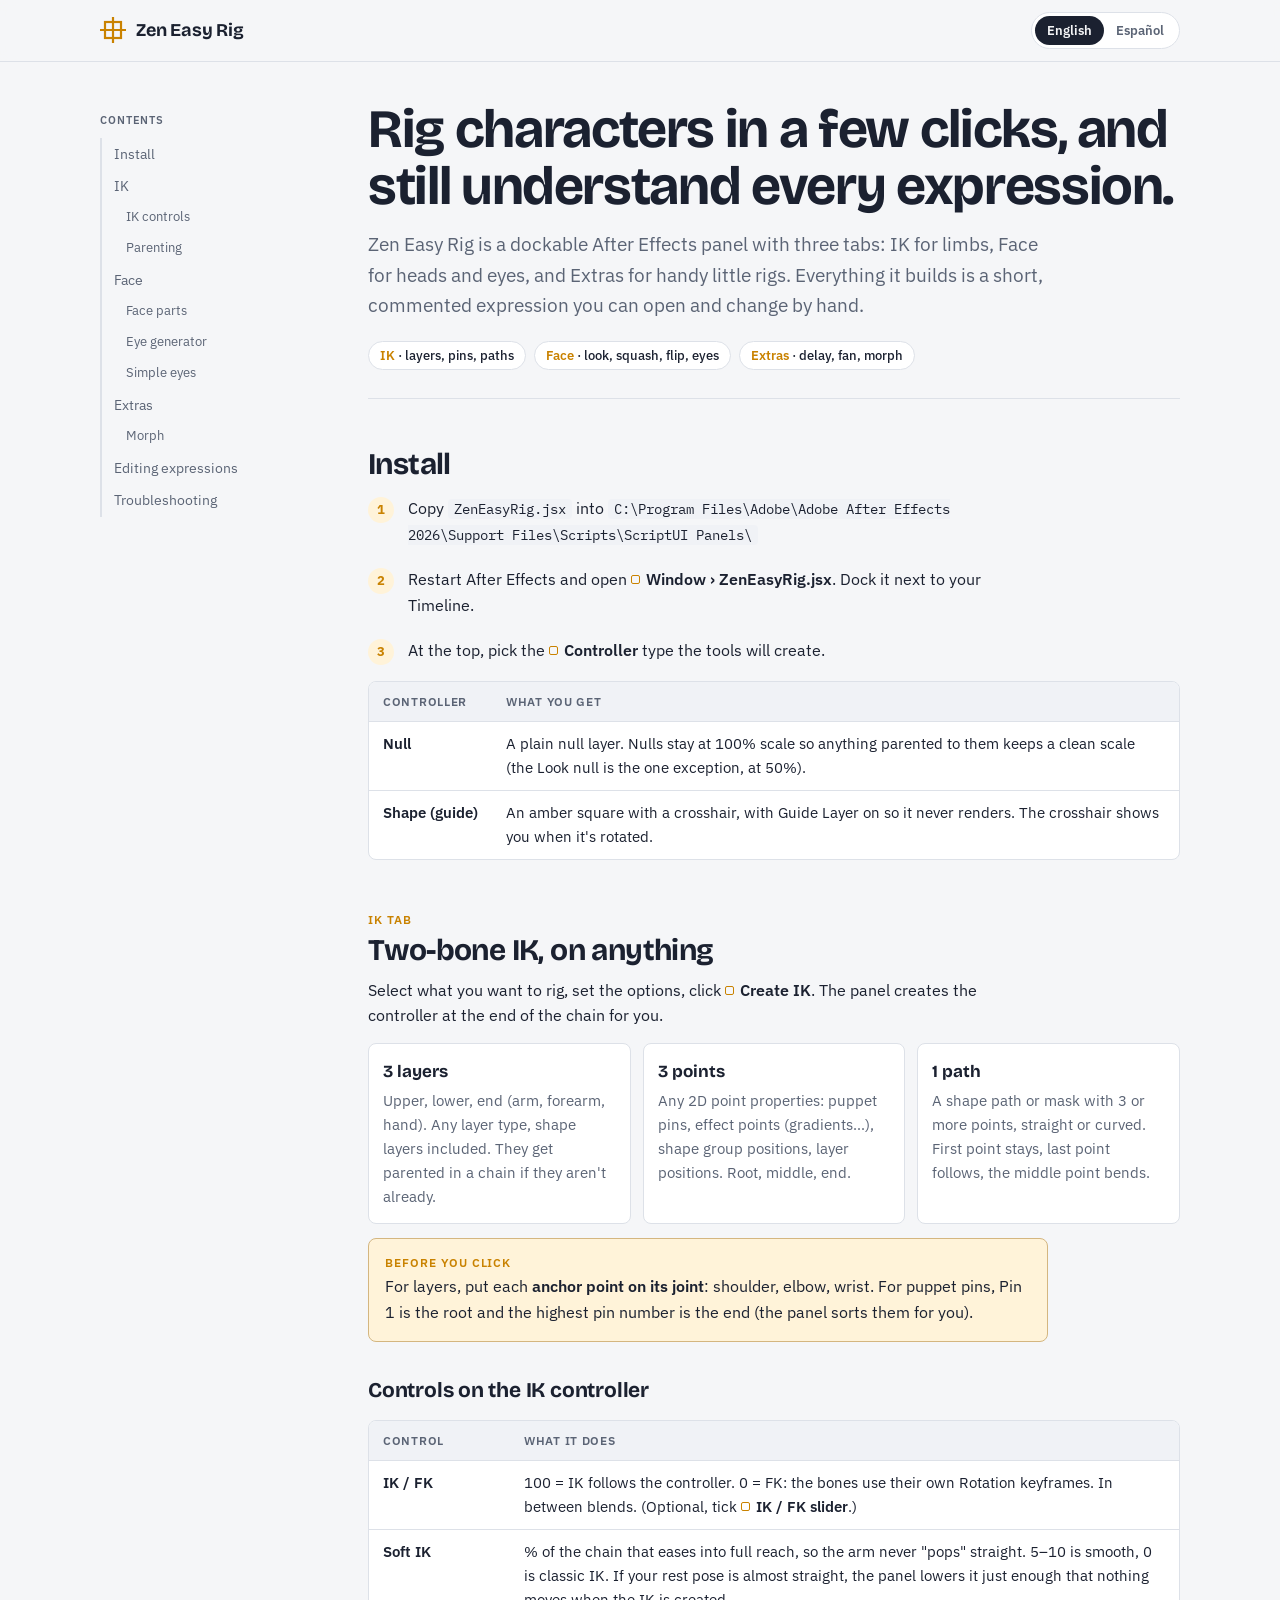
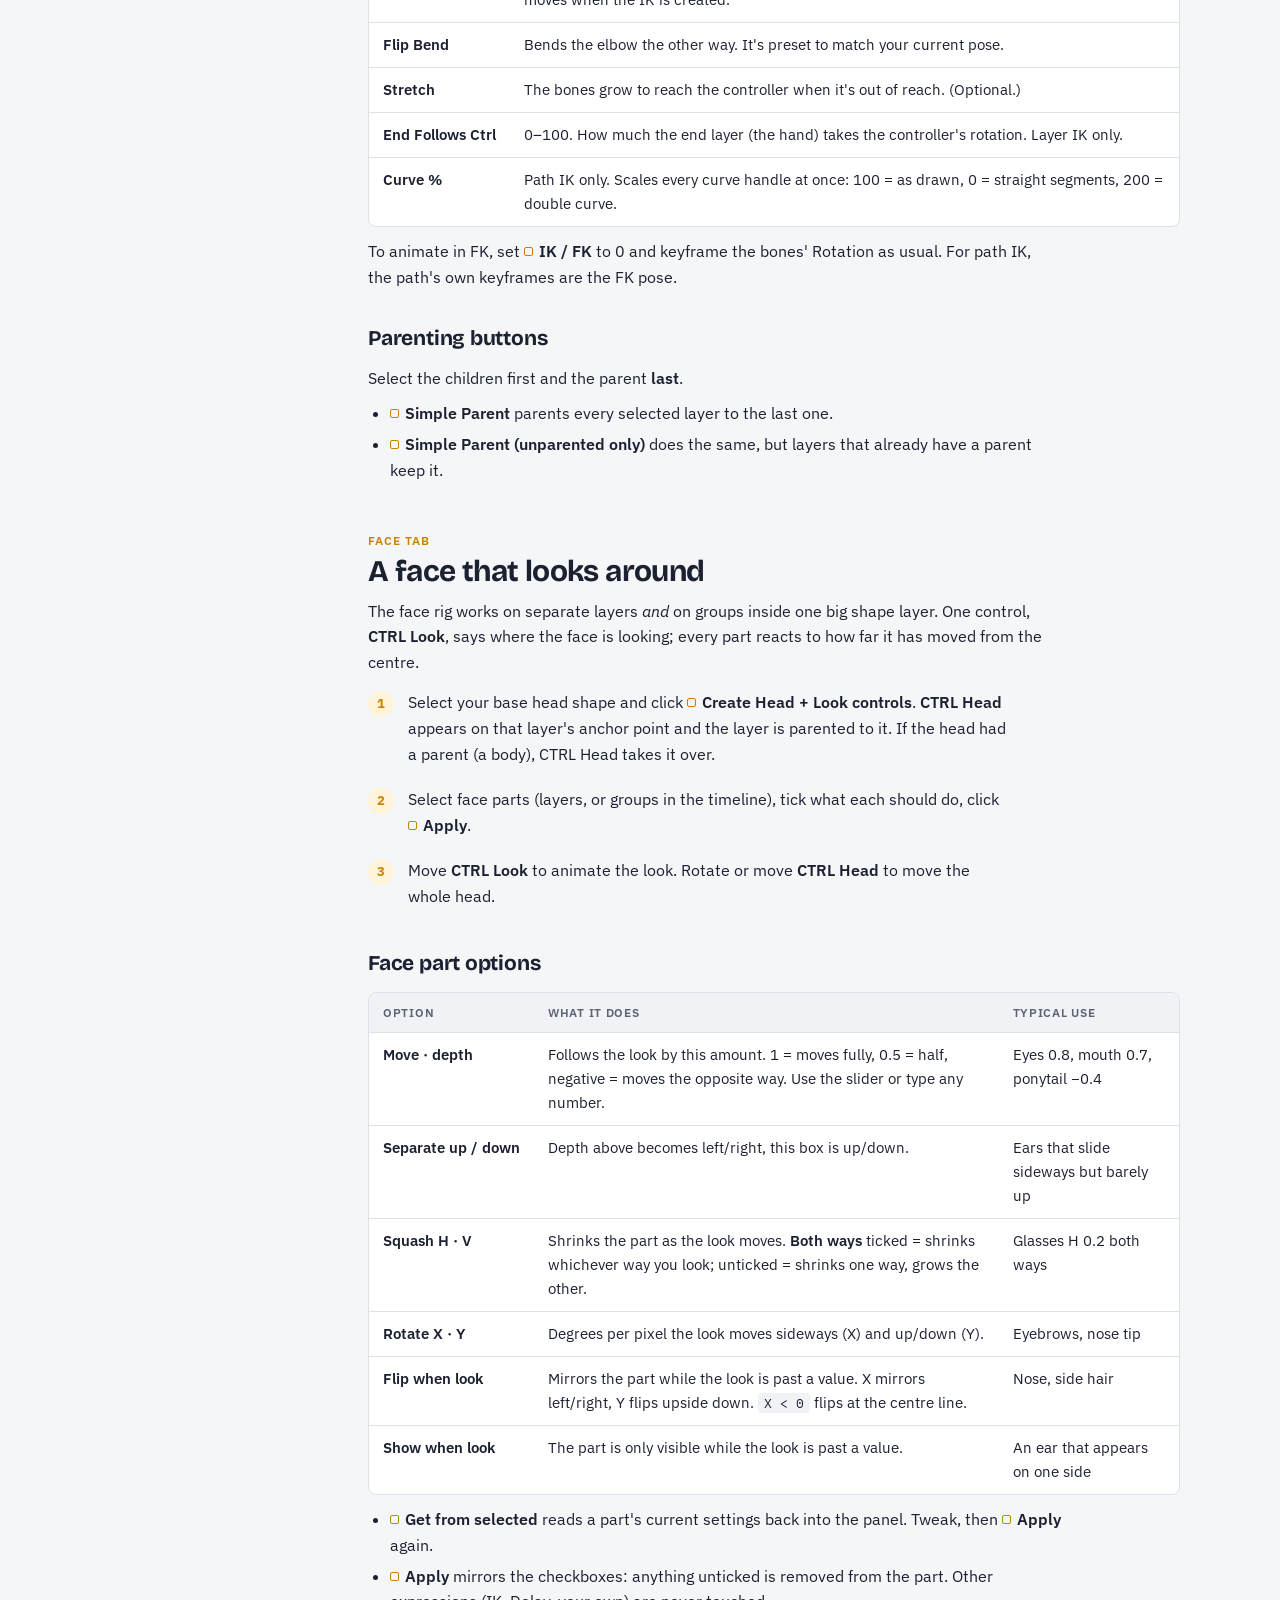
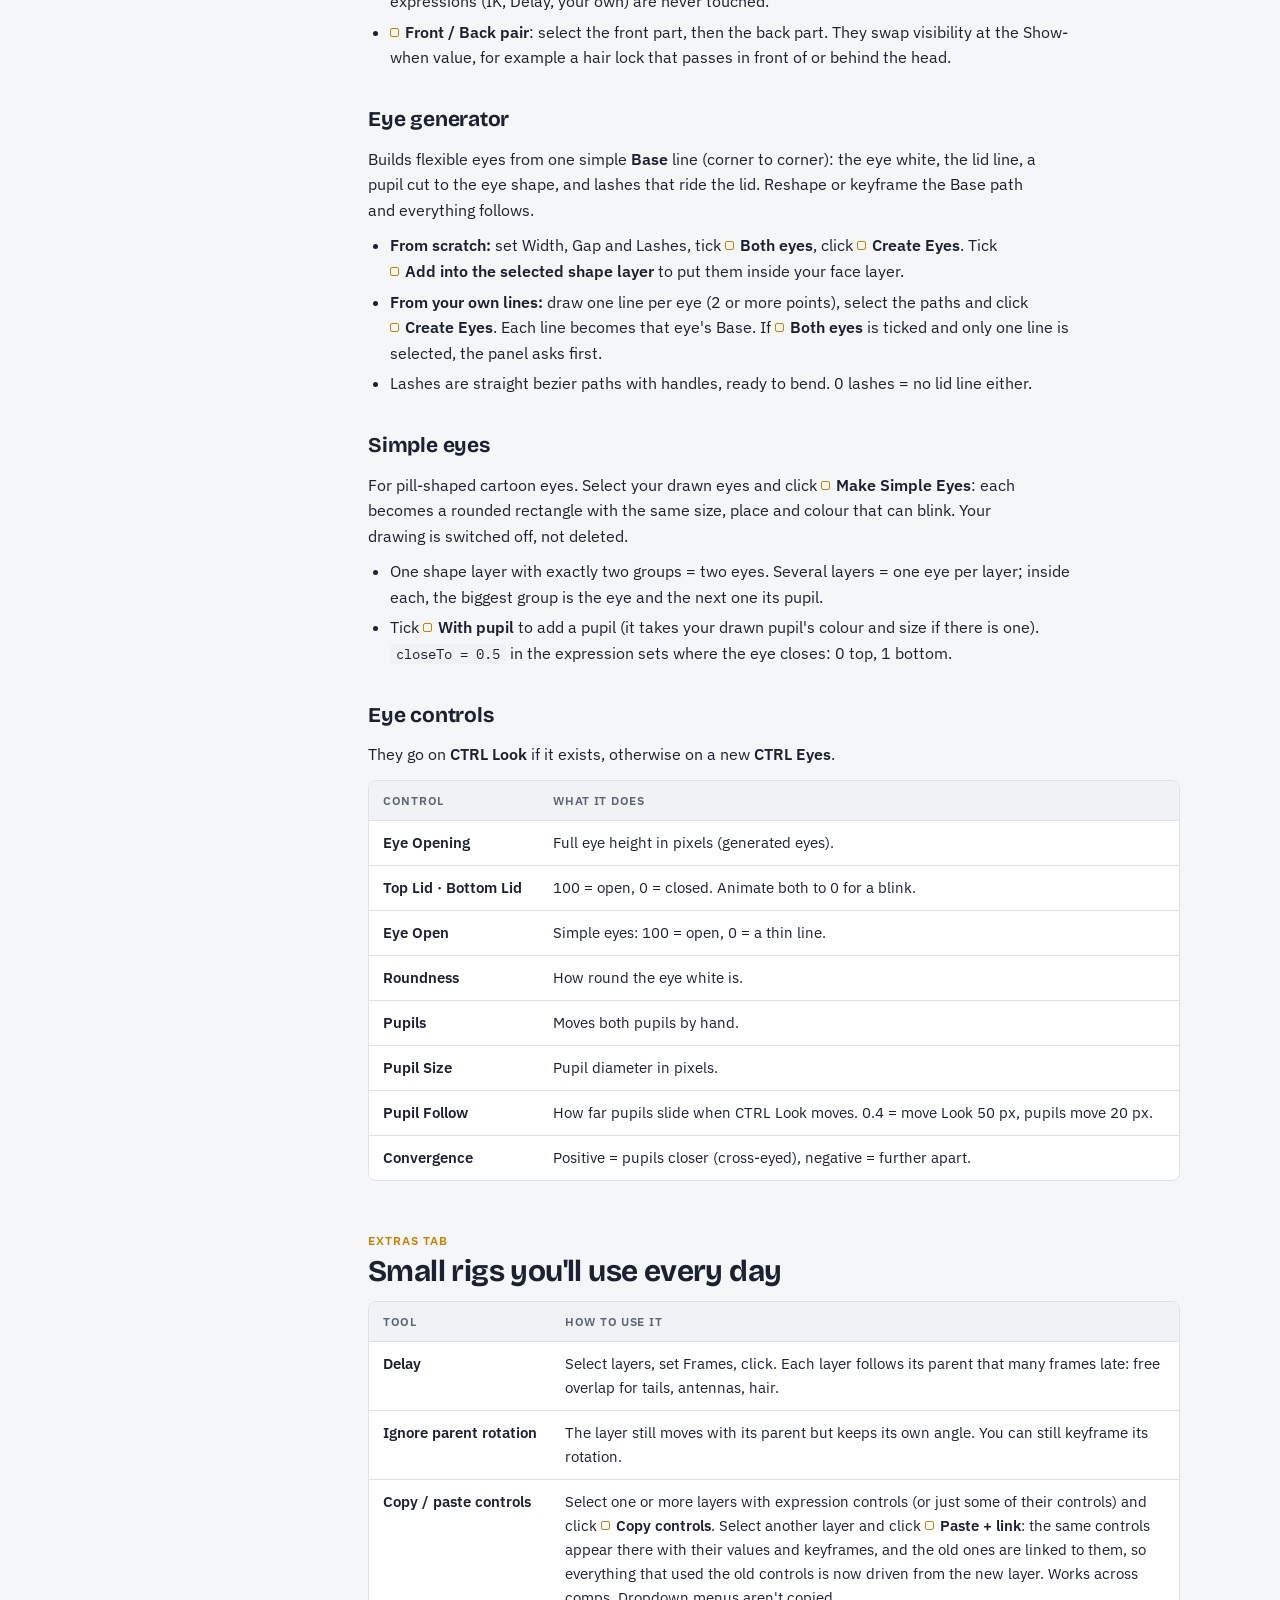
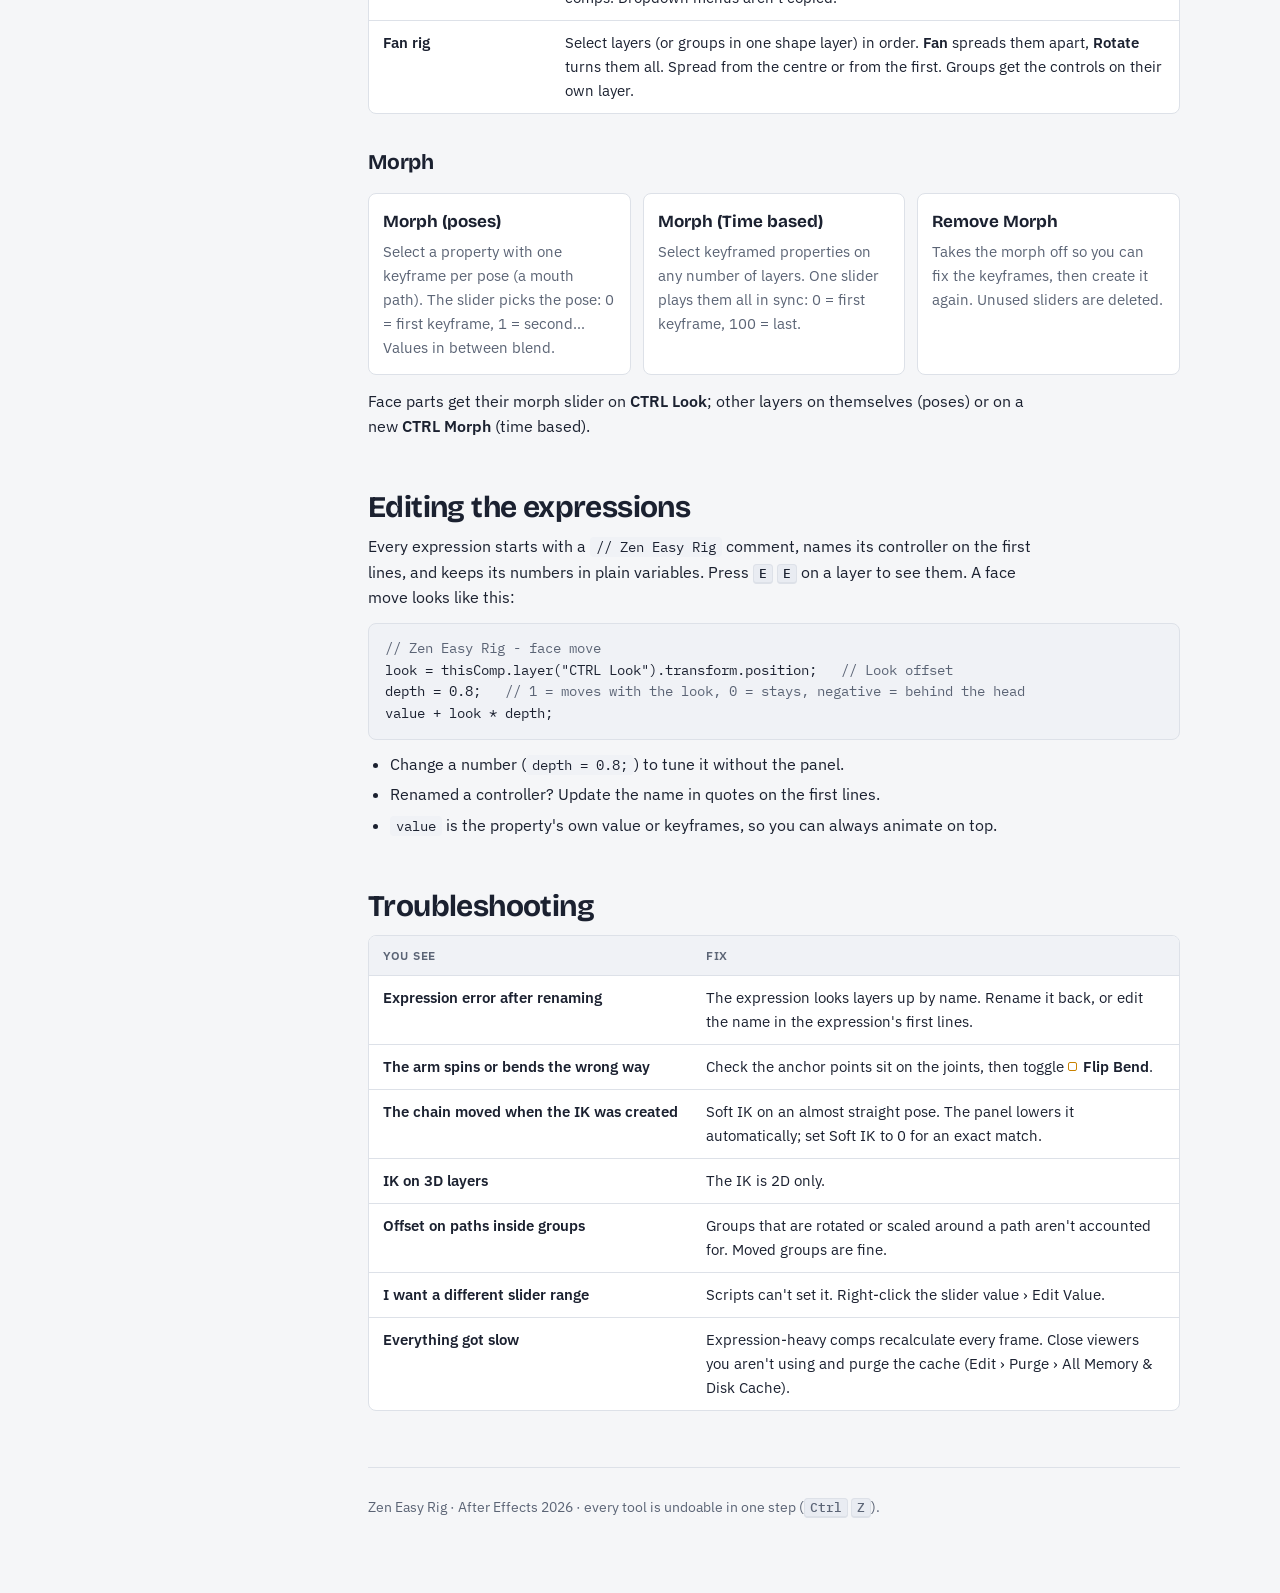
==== scripts-gallery/tools/zen-easy-rig/guide.html @ d3070e91 "Añadir la guía de Zen Easy Rig y enlazarla desde la ficha - guide.html propio de la herramienta, cop" ====
<!doctype html><html><head><meta charset=utf8><meta name=viewport content="width=device-width,initial-scale=1,viewport-fit=cover"><style>:root{color-scheme:light;box-sizing:border-box;padding-top:env(safe-area-inset-top,0px);padding-bottom:env(safe-area-inset-bottom,0px)}html{scroll-padding-top:env(safe-area-inset-top,0px)}body{margin:0;padding:0;font:14px -apple-system,BlinkMacSystemFont,sans-serif;background:#fff;color:#000}img{max-width:100%}[hidden]:not([hidden=until-found i]){display:none!important}</style></head><body>
<title>Zen Easy Rig Guide</title>
<link rel="preconnect" href="https://fonts.googleapis.com">
<link rel="stylesheet" href="https://fonts.googleapis.com/css2?family=Bricolage+Grotesque:opsz,wght@12..96,500;12..96,700&family=IBM+Plex+Sans:wght@400;500;600&family=IBM+Plex+Mono:wght@400;500&display=swap">
<style>
/* Layout: a rigger's field manual. Sticky section index on the left, one reading column, amber = the controller colour used in the panel. */
:root {
  --bg: #f5f6f8;
  --surface: #ffffff;
  --ink: #1b2130;
  --muted: #5b6475;
  --line: #dde1e8;
  --accent: #c98200;        /* amber, like the panel's Shape controllers */
  --accent-soft: #fff3d9;
  --code-bg: #f0f2f6;
  --kbd-bg: #e9ecf2;
  --display: "Bricolage Grotesque", "Segoe UI", system-ui, sans-serif;
  --body: "IBM Plex Sans", "Segoe UI", system-ui, sans-serif;
  --mono: "IBM Plex Mono", Consolas, "Courier New", monospace;
}
@media (prefers-color-scheme: dark) {
  :root:not([data-theme="light"]) {
    --bg: #13161d; --surface: #1b1f29; --ink: #e7eaf0; --muted: #9aa3b4; --line: #2c3240;
    --accent: #ffb52e; --accent-soft: #2e2617; --code-bg: #20252f; --kbd-bg: #2a303c; color-scheme: dark;
  }
}
:root[data-theme="dark"] {
  --bg: #13161d; --surface: #1b1f29; --ink: #e7eaf0; --muted: #9aa3b4; --line: #2c3240;
  --accent: #ffb52e; --accent-soft: #2e2617; --code-bg: #20252f; --kbd-bg: #2a303c; color-scheme: dark;
}

/* language switch: everything exists twice, one copy is hidden */
html:not([data-lang="es"]) .es { display: none !important; }
html[data-lang="es"] .en { display: none !important; }

* { box-sizing: border-box; }
body { background: var(--bg); color: var(--ink); font-family: var(--body); font-size: 16px; line-height: 1.6; }
.wrap { max-width: 1120px; margin: 0 auto; padding-inline: 20px; padding-block: 0 64px; display: grid; grid-template-columns: 220px minmax(0, 1fr); gap: 48px; }
@media (max-width: 860px) { .wrap { grid-template-columns: minmax(0, 1fr); gap: 0; } nav.toc { display: none; } }

header.top { position: sticky; top: env(safe-area-inset-top, 0px); z-index: 5; background: color-mix(in srgb, var(--bg) 88%, transparent); backdrop-filter: blur(8px); border-bottom: 1px solid var(--line); }
header.top .bar { max-width: 1120px; margin: 0 auto; padding: 12px 20px; display: flex; align-items: center; gap: 12px; }
.brand { display: flex; align-items: center; gap: 10px; font-family: var(--display); font-weight: 700; font-size: 18px; letter-spacing: -0.01em; color: var(--ink); text-decoration: none; }
.brand svg { flex: none; }
.spacer { flex: 1; }
.lang { display: inline-flex; border: 1px solid var(--line); border-radius: 999px; padding: 3px; background: var(--surface); }
.lang button { font: 600 13px var(--body); border: 0; background: transparent; color: var(--muted); padding: 6px 12px; border-radius: 999px; cursor: pointer; }
.lang button[aria-pressed="true"] { background: var(--ink); color: var(--bg); }
.lang button:focus-visible, a:focus-visible { outline: 2px solid var(--accent); outline-offset: 2px; }

nav.toc { position: sticky; top: calc(env(safe-area-inset-top, 0px) + 72px); align-self: start; padding-top: 40px; font-size: 14px; }
nav.toc p { font-size: 11px; text-transform: uppercase; letter-spacing: 0.08em; color: var(--muted); margin: 0 0 8px; font-weight: 600; }
nav.toc a { display: block; color: var(--muted); text-decoration: none; padding: 5px 0 5px 12px; border-left: 2px solid var(--line); }
nav.toc a:hover { color: var(--ink); border-left-color: var(--accent); }
nav.toc a.sub { padding-left: 24px; font-size: 13px; }

main { min-width: 0; padding-top: 40px; }
.hero { padding-bottom: 28px; border-bottom: 1px solid var(--line); margin-bottom: 8px; }
.hero h1 { font-family: var(--display); font-size: clamp(34px, 6vw, 54px); line-height: 1.05; letter-spacing: -0.025em; margin: 0 0 14px; text-wrap: balance; }
.hero .lede { font-size: 19px; color: var(--muted); max-width: 62ch; margin: 0; }
.hero .chips { display: flex; flex-wrap: wrap; gap: 8px; margin-top: 20px; }
.chip { font: 500 13px var(--body); padding: 5px 11px; border-radius: 999px; background: var(--surface); border: 1px solid var(--line); color: var(--ink); text-decoration: none; }
.chip b { color: var(--accent); font-weight: 600; }

section { padding-top: 40px; scroll-margin-top: 72px; }
h2 { font-family: var(--display); font-size: 30px; letter-spacing: -0.02em; line-height: 1.15; margin: 0 0 6px; text-wrap: balance; }
h2 .tab { font: 600 12px var(--body); text-transform: uppercase; letter-spacing: 0.08em; color: var(--accent); display: block; margin-bottom: 6px; }
h3 { font-family: var(--display); font-size: 21px; letter-spacing: -0.01em; margin: 32px 0 6px; scroll-margin-top: 72px; }
p, li { max-width: 68ch; }
p { margin: 10px 0; }
ul, ol { padding-left: 22px; margin: 10px 0; }
li { margin: 5px 0; }
a { color: var(--ink); text-decoration-color: var(--accent); text-underline-offset: 3px; }
strong { font-weight: 600; }
.ui { font-weight: 600; white-space: nowrap; }
.ui::before { content: ""; display: inline-block; width: 7px; height: 7px; border: 1.5px solid var(--accent); border-radius: 2px; margin-right: 6px; vertical-align: 1px; }
code { font-family: var(--mono); font-size: 0.88em; background: var(--code-bg); padding: 1px 6px; border-radius: 4px; }
pre { background: var(--code-bg); border: 1px solid var(--line); border-radius: 8px; padding: 14px 16px; overflow-x: auto; font: 14px/1.55 var(--mono); margin: 12px 0; }
pre code { background: none; padding: 0; font-size: inherit; }
pre .c { color: var(--muted); }
kbd { font: 500 13px var(--mono); background: var(--kbd-bg); border: 1px solid var(--line); border-bottom-width: 2px; border-radius: 4px; padding: 0 5px; }

.steps { list-style: none; padding: 0; counter-reset: s; display: grid; gap: 10px; }
.steps li { counter-increment: s; position: relative; padding-left: 40px; max-width: 64ch; }
.steps li::before { content: counter(s); position: absolute; left: 0; top: 1px; width: 26px; height: 26px; border-radius: 50%; background: var(--accent-soft); color: var(--accent); font: 700 13px/26px var(--body); text-align: center; }

.table-wrap { overflow-x: auto; margin: 12px 0; border: 1px solid var(--line); border-radius: 8px; background: var(--surface); }
table { border-collapse: collapse; width: 100%; min-width: 520px; font-size: 15px; }
th, td { text-align: left; vertical-align: top; padding: 10px 14px; border-bottom: 1px solid var(--line); }
th { font-size: 12px; text-transform: uppercase; letter-spacing: 0.06em; color: var(--muted); font-weight: 600; background: var(--code-bg); }
tr:last-child td { border-bottom: 0; }
td:first-child { white-space: nowrap; font-weight: 600; }

.note { border: 1px solid var(--line); background: var(--surface); border-radius: 8px; padding: 12px 16px; margin: 14px 0; max-width: 68ch; }
.note.tip { border-color: color-mix(in srgb, var(--accent) 45%, var(--line)); background: var(--accent-soft); }
.note p { margin: 4px 0; }
.note .label { font: 600 12px var(--body); text-transform: uppercase; letter-spacing: 0.08em; color: var(--accent); }

.modes { display: grid; grid-template-columns: repeat(auto-fit, minmax(200px, 1fr)); gap: 12px; margin: 14px 0; }
.mode { background: var(--surface); border: 1px solid var(--line); border-radius: 8px; padding: 14px; min-width: 0; }
.mode h4 { margin: 0 0 4px; font-family: var(--display); font-size: 17px; }
.mode p { margin: 0; font-size: 15px; color: var(--muted); }

footer { margin-top: 56px; padding-top: 18px; border-top: 1px solid var(--line); color: var(--muted); font-size: 14px; }
@media (prefers-reduced-motion: no-preference) { html { scroll-behavior: smooth; } }
</style>

<header class="top">
  <div class="bar">
    <a class="brand" href="#top">
      <svg width="26" height="26" viewBox="0 0 26 26" aria-hidden="true"><rect x="5" y="5" width="16" height="16" fill="none" stroke="var(--accent)" stroke-width="2.2"/><path d="M13 0v26M0 13h26" stroke="var(--accent)" stroke-width="2.2"/></svg>
      Zen Easy Rig
    </a>
    <span class="spacer"></span>
    <div class="lang" role="group" aria-label="Language / Idioma">
      <button type="button" id="btn-en" aria-pressed="true">English</button>
      <button type="button" id="btn-es" aria-pressed="false">Español</button>
    </div>
  </div>
</header>

<div class="wrap" id="top">
  <nav class="toc" aria-label="Contents">
    <p><span class="en">Contents</span><span class="es">Índice</span></p>
    <a href="#install"><span class="en">Install</span><span class="es">Instalación</span></a>
    <a href="#ik">IK</a>
    <a class="sub" href="#ik-settings"><span class="en">IK controls</span><span class="es">Controles del IK</span></a>
    <a class="sub" href="#parenting"><span class="en">Parenting</span><span class="es">Emparentado</span></a>
    <a href="#face"><span class="en">Face</span><span class="es">Cara</span></a>
    <a class="sub" href="#face-parts"><span class="en">Face parts</span><span class="es">Partes de la cara</span></a>
    <a class="sub" href="#eyes"><span class="en">Eye generator</span><span class="es">Generador de ojos</span></a>
    <a class="sub" href="#simple-eyes"><span class="en">Simple eyes</span><span class="es">Ojos simples</span></a>
    <a href="#extras">Extras</a>
    <a class="sub" href="#morph">Morph</a>
    <a href="#expressions"><span class="en">Editing expressions</span><span class="es">Editar expresiones</span></a>
    <a href="#trouble"><span class="en">Troubleshooting</span><span class="es">Problemas</span></a>
  </nav>

  <main>
    <div class="hero">
      <h1><span class="en">Rig characters in a few clicks, and still understand every expression.</span><span class="es">Riggea personajes en pocos clics, y entiende cada expresión.</span></h1>
      <p class="lede en">Zen Easy Rig is a dockable After Effects panel with three tabs: IK for limbs, Face for heads and eyes, and Extras for handy little rigs. Everything it builds is a short, commented expression you can open and change by hand.</p>
      <p class="lede es">Zen Easy Rig es un panel acoplable de After Effects con tres pestañas: IK para extremidades, Cara para cabezas y ojos, y Extras para pequeños rigs útiles. Todo lo que crea es una expresión corta y comentada que puedes abrir y cambiar a mano.</p>
      <div class="chips">
        <a class="chip" href="#ik"><b>IK</b> · <span class="en">layers, pins, paths</span><span class="es">capas, pines, trazados</span></a>
        <a class="chip" href="#face"><b><span class="en">Face</span><span class="es">Cara</span></b> · <span class="en">look, squash, flip, eyes</span><span class="es">mirada, squash, flip, ojos</span></a>
        <a class="chip" href="#extras"><b>Extras</b> · <span class="en">delay, fan, morph</span><span class="es">retardo, abanico, morph</span></a>
      </div>
    </div>

    <!-- ============ INSTALL ============ -->
    <section id="install">
      <h2><span class="en">Install</span><span class="es">Instalación</span></h2>
      <ol class="steps">
        <li class="en">Copy <code>ZenEasyRig.jsx</code> into <code>C:\Program Files\Adobe\Adobe After Effects 2026\Support Files\Scripts\ScriptUI Panels\</code></li>
        <li class="es">Copia <code>ZenEasyRig.jsx</code> en <code>C:\Program Files\Adobe\Adobe After Effects 2026\Support Files\Scripts\ScriptUI Panels\</code></li>
        <li class="en">Restart After Effects and open <span class="ui">Window › ZenEasyRig.jsx</span>. Dock it next to your Timeline.</li>
        <li class="es">Reinicia After Effects y abre <span class="ui">Ventana › ZenEasyRig.jsx</span>. Acóplalo junto a la Línea de tiempo.</li>
        <li class="en">At the top, pick the <span class="ui">Controller</span> type the tools will create.</li>
        <li class="es">Arriba, elige el tipo de <span class="ui">Controller</span> que crearán las herramientas.</li>
      </ol>
      <div class="table-wrap"><table>
        <thead><tr><th><span class="en">Controller</span><span class="es">Controlador</span></th><th><span class="en">What you get</span><span class="es">Qué obtienes</span></th></tr></thead>
        <tbody>
          <tr><td>Null</td><td><span class="en">A plain null layer. Nulls stay at 100% scale so anything parented to them keeps a clean scale (the Look null is the one exception, at 50%).</span><span class="es">Una capa null normal. Los nulls se quedan al 100% de escala para que lo que cuelgue de ellos mantenga una escala limpia (el null de Look es la excepción, al 50%).</span></td></tr>
          <tr><td>Shape (guide)</td><td><span class="en">An amber square with a crosshair, with Guide Layer on so it never renders. The crosshair shows you when it's rotated.</span><span class="es">Un cuadrado ámbar con cruz, con Capa guía activada para que nunca se renderice. La cruz te deja ver cuándo está rotado.</span></td></tr>
        </tbody>
      </table></div>
    </section>

    <!-- ============ IK ============ -->
    <section id="ik">
      <h2><span class="tab"><span class="en">IK tab</span><span class="es">Pestaña IK</span></span><span class="en">Two-bone IK, on anything</span><span class="es">IK de dos huesos, sobre cualquier cosa</span></h2>
      <p class="en">Select what you want to rig, set the options, click <span class="ui">Create IK</span>. The panel creates the controller at the end of the chain for you.</p>
      <p class="es">Selecciona lo que quieres riggear, ajusta las opciones y pulsa <span class="ui">Create IK</span>. El panel crea el controlador en el extremo de la cadena.</p>
      <div class="modes">
        <div class="mode"><h4><span class="en">3 layers</span><span class="es">3 capas</span></h4><p class="en">Upper, lower, end (arm, forearm, hand). Any layer type, shape layers included. They get parented in a chain if they aren't already.</p><p class="es">Superior, inferior y final (brazo, antebrazo, mano). Cualquier tipo de capa, incluidas capas de forma. Se emparentan en cadena si no lo están.</p></div>
        <div class="mode"><h4><span class="en">3 points</span><span class="es">3 puntos</span></h4><p class="en">Any 2D point properties: puppet pins, effect points (gradients…), shape group positions, layer positions. Root, middle, end.</p><p class="es">Cualquier propiedad de punto 2D: pines de marioneta, puntos de efectos (degradados…), posiciones de grupos de forma, posiciones de capa. Raíz, medio, final.</p></div>
        <div class="mode"><h4><span class="en">1 path</span><span class="es">1 trazado</span></h4><p class="en">A shape path or mask with 3 or more points, straight or curved. First point stays, last point follows, the middle point bends.</p><p class="es">Un trazado de forma o máscara con 3 o más puntos, recto o curvo. El primero se queda, el último sigue al control, el del medio se dobla.</p></div>
      </div>
      <div class="note tip"><p class="label"><span class="en">Before you click</span><span class="es">Antes de pulsar</span></p>
        <p class="en">For layers, put each <strong>anchor point on its joint</strong>: shoulder, elbow, wrist. For puppet pins, Pin 1 is the root and the highest pin number is the end (the panel sorts them for you).</p>
        <p class="es">En capas, pon cada <strong>punto de anclaje en su articulación</strong>: hombro, codo, muñeca. En pines de marioneta, el Pin 1 es la raíz y el número más alto es el final (el panel los ordena por ti).</p>
      </div>

      <h3 id="ik-settings"><span class="en">Controls on the IK controller</span><span class="es">Controles en el controlador del IK</span></h3>
      <div class="table-wrap"><table>
        <thead><tr><th><span class="en">Control</span><span class="es">Control</span></th><th><span class="en">What it does</span><span class="es">Qué hace</span></th></tr></thead>
        <tbody>
          <tr><td>IK / FK</td><td><span class="en">100 = IK follows the controller. 0 = FK: the bones use their own Rotation keyframes. In between blends. (Optional, tick <span class="ui">IK / FK slider</span>.)</span><span class="es">100 = el IK sigue al controlador. 0 = FK: los huesos usan sus propios keyframes de Rotación. Los valores intermedios mezclan. (Opcional, marca <span class="ui">IK / FK slider</span>.)</span></td></tr>
          <tr><td>Soft IK</td><td><span class="en">% of the chain that eases into full reach, so the arm never "pops" straight. 5–10 is smooth, 0 is classic IK. If your rest pose is almost straight, the panel lowers it just enough that nothing moves when the IK is created.</span><span class="es">% de la cadena que se suaviza al llegar a su máximo, para que el brazo no "salte" al estirarse. 5–10 es suave, 0 es el IK clásico. Si tu pose inicial está casi recta, el panel lo baja lo justo para que nada se mueva al crear el IK.</span></td></tr>
          <tr><td>Flip Bend</td><td><span class="en">Bends the elbow the other way. It's preset to match your current pose.</span><span class="es">Dobla el codo hacia el otro lado. Viene ajustado según tu pose actual.</span></td></tr>
          <tr><td>Stretch</td><td><span class="en">The bones grow to reach the controller when it's out of reach. (Optional.)</span><span class="es">Los huesos se alargan para alcanzar el controlador cuando está fuera de alcance. (Opcional.)</span></td></tr>
          <tr><td>End Follows Ctrl</td><td><span class="en">0–100. How much the end layer (the hand) takes the controller's rotation. Layer IK only.</span><span class="es">0–100. Cuánto toma la capa final (la mano) la rotación del controlador. Solo IK de capas.</span></td></tr>
          <tr><td>Curve %</td><td><span class="en">Path IK only. Scales every curve handle at once: 100 = as drawn, 0 = straight segments, 200 = double curve.</span><span class="es">Solo IK de trazado. Escala todas las asas de curva a la vez: 100 = como lo dibujaste, 0 = segmentos rectos, 200 = el doble de curva.</span></td></tr>
        </tbody>
      </table></div>
      <p class="en">To animate in FK, set <span class="ui">IK / FK</span> to 0 and keyframe the bones' Rotation as usual. For path IK, the path's own keyframes are the FK pose.</p>
      <p class="es">Para animar en FK, pon <span class="ui">IK / FK</span> a 0 y anima la Rotación de los huesos como siempre. En el IK de trazado, los keyframes del propio trazado son la pose FK.</p>

      <h3 id="parenting"><span class="en">Parenting buttons</span><span class="es">Botones de emparentado</span></h3>
      <p class="en">Select the children first and the parent <strong>last</strong>.</p>
      <p class="es">Selecciona primero los hijos y el padre <strong>al final</strong>.</p>
      <ul>
        <li class="en"><span class="ui">Simple Parent</span> parents every selected layer to the last one.</li>
        <li class="es"><span class="ui">Simple Parent</span> emparenta todas las capas seleccionadas a la última.</li>
        <li class="en"><span class="ui">Simple Parent (unparented only)</span> does the same, but layers that already have a parent keep it.</li>
        <li class="es"><span class="ui">Simple Parent (unparented only)</span> hace lo mismo, pero las capas que ya tienen padre lo conservan.</li>
      </ul>
    </section>

    <!-- ============ FACE ============ -->
    <section id="face">
      <h2><span class="tab"><span class="en">Face tab</span><span class="es">Pestaña Cara</span></span><span class="en">A face that looks around</span><span class="es">Una cara que mira a su alrededor</span></h2>
      <p class="en">The face rig works on separate layers <em>and</em> on groups inside one big shape layer. One control, <strong>CTRL Look</strong>, says where the face is looking; every part reacts to how far it has moved from the centre.</p>
      <p class="es">El rig de cara funciona con capas separadas <em>y</em> con grupos dentro de una sola capa de forma. Un control, <strong>CTRL Look</strong>, dice hacia dónde mira la cara; cada parte reacciona según cuánto se ha movido desde el centro.</p>
      <ol class="steps">
        <li class="en">Select your base head shape and click <span class="ui">Create Head + Look controls</span>. <strong>CTRL Head</strong> appears on that layer's anchor point and the layer is parented to it. If the head had a parent (a body), CTRL Head takes it over.</li>
        <li class="es">Selecciona la forma base de la cabeza y pulsa <span class="ui">Create Head + Look controls</span>. <strong>CTRL Head</strong> aparece en el punto de anclaje de esa capa y la capa queda emparentada a él. Si la cabeza tenía padre (un cuerpo), CTRL Head lo hereda.</li>
        <li class="en">Select face parts (layers, or groups in the timeline), tick what each should do, click <span class="ui">Apply</span>.</li>
        <li class="es">Selecciona partes de la cara (capas, o grupos en la línea de tiempo), marca lo que debe hacer cada una y pulsa <span class="ui">Apply</span>.</li>
        <li class="en">Move <strong>CTRL Look</strong> to animate the look. Rotate or move <strong>CTRL Head</strong> to move the whole head.</li>
        <li class="es">Mueve <strong>CTRL Look</strong> para animar la mirada. Rota o mueve <strong>CTRL Head</strong> para mover toda la cabeza.</li>
      </ol>

      <h3 id="face-parts"><span class="en">Face part options</span><span class="es">Opciones de las partes</span></h3>
      <div class="table-wrap"><table>
        <thead><tr><th><span class="en">Option</span><span class="es">Opción</span></th><th><span class="en">What it does</span><span class="es">Qué hace</span></th><th><span class="en">Typical use</span><span class="es">Uso típico</span></th></tr></thead>
        <tbody>
          <tr><td>Move · depth</td><td><span class="en">Follows the look by this amount. 1 = moves fully, 0.5 = half, negative = moves the opposite way. Use the slider or type any number.</span><span class="es">Sigue la mirada en esta cantidad. 1 = se mueve del todo, 0.5 = la mitad, negativo = se mueve al revés. Usa el deslizador o escribe cualquier número.</span></td><td><span class="en">Eyes 0.8, mouth 0.7, ponytail −0.4</span><span class="es">Ojos 0.8, boca 0.7, coleta −0.4</span></td></tr>
          <tr><td>Separate up / down</td><td><span class="en">Depth above becomes left/right, this box is up/down.</span><span class="es">La profundidad de arriba pasa a ser izquierda/derecha y esta casilla arriba/abajo.</span></td><td><span class="en">Ears that slide sideways but barely up</span><span class="es">Orejas que se deslizan a los lados pero apenas hacia arriba</span></td></tr>
          <tr><td>Squash H · V</td><td><span class="en">Shrinks the part as the look moves. <strong>Both ways</strong> ticked = shrinks whichever way you look; unticked = shrinks one way, grows the other.</span><span class="es">Encoge la parte cuando la mirada se mueve. <strong>Both ways</strong> marcado = encoge mires hacia donde mires; sin marcar = encoge hacia un lado y crece hacia el otro.</span></td><td><span class="en">Glasses H 0.2 both ways</span><span class="es">Gafas H 0.2 en ambos sentidos</span></td></tr>
          <tr><td>Rotate X · Y</td><td><span class="en">Degrees per pixel the look moves sideways (X) and up/down (Y).</span><span class="es">Grados por cada píxel que la mirada se mueve de lado (X) y arriba/abajo (Y).</span></td><td><span class="en">Eyebrows, nose tip</span><span class="es">Cejas, punta de la nariz</span></td></tr>
          <tr><td>Flip when look</td><td><span class="en">Mirrors the part while the look is past a value. X mirrors left/right, Y flips upside down. <code>X &lt; 0</code> flips at the centre line.</span><span class="es">Refleja la parte mientras la mirada pasa de un valor. X refleja izquierda/derecha, Y la pone boca abajo. <code>X &lt; 0</code> la voltea en la línea central.</span></td><td><span class="en">Nose, side hair</span><span class="es">Nariz, pelo lateral</span></td></tr>
          <tr><td>Show when look</td><td><span class="en">The part is only visible while the look is past a value.</span><span class="es">La parte solo es visible mientras la mirada pasa de un valor.</span></td><td><span class="en">An ear that appears on one side</span><span class="es">Una oreja que aparece en un lado</span></td></tr>
        </tbody>
      </table></div>
      <ul>
        <li class="en"><span class="ui">Get from selected</span> reads a part's current settings back into the panel. Tweak, then <span class="ui">Apply</span> again.</li>
        <li class="es"><span class="ui">Get from selected</span> lee los ajustes actuales de una parte y los pone en el panel. Ajusta y vuelve a pulsar <span class="ui">Apply</span>.</li>
        <li class="en"><span class="ui">Apply</span> mirrors the checkboxes: anything unticked is removed from the part. Other expressions (IK, Delay, your own) are never touched.</li>
        <li class="es"><span class="ui">Apply</span> refleja las casillas: lo que esté desmarcado se quita de la parte. Las demás expresiones (IK, Delay, las tuyas) no se tocan nunca.</li>
        <li class="en"><span class="ui">Front / Back pair</span>: select the front part, then the back part. They swap visibility at the Show-when value, for example a hair lock that passes in front of or behind the head.</li>
        <li class="es"><span class="ui">Front / Back pair</span>: selecciona la parte delantera y luego la trasera. Se intercambian la visibilidad en el valor de "Show when", por ejemplo un mechón que pasa por delante o por detrás de la cabeza.</li>
      </ul>

      <h3 id="eyes"><span class="en">Eye generator</span><span class="es">Generador de ojos</span></h3>
      <p class="en">Builds flexible eyes from one simple <strong>Base</strong> line (corner to corner): the eye white, the lid line, a pupil cut to the eye shape, and lashes that ride the lid. Reshape or keyframe the Base path and everything follows.</p>
      <p class="es">Crea ojos flexibles a partir de una línea <strong>Base</strong> (de esquina a esquina): el blanco del ojo, la línea del párpado, una pupila recortada con la forma del ojo y pestañas que siguen el párpado. Cambia o anima el trazado Base y todo le sigue.</p>
      <ul>
        <li class="en"><strong>From scratch:</strong> set Width, Gap and Lashes, tick <span class="ui">Both eyes</span>, click <span class="ui">Create Eyes</span>. Tick <span class="ui">Add into the selected shape layer</span> to put them inside your face layer.</li>
        <li class="es"><strong>Desde cero:</strong> ajusta Width, Gap y Lashes, marca <span class="ui">Both eyes</span> y pulsa <span class="ui">Create Eyes</span>. Marca <span class="ui">Add into the selected shape layer</span> para meterlos dentro de tu capa de cara.</li>
        <li class="en"><strong>From your own lines:</strong> draw one line per eye (2 or more points), select the paths and click <span class="ui">Create Eyes</span>. Each line becomes that eye's Base. If <span class="ui">Both eyes</span> is ticked and only one line is selected, the panel asks first.</li>
        <li class="es"><strong>Desde tus propias líneas:</strong> dibuja una línea por ojo (2 o más puntos), selecciona los trazados y pulsa <span class="ui">Create Eyes</span>. Cada línea se convierte en la Base de ese ojo. Si <span class="ui">Both eyes</span> está marcado y solo hay una línea, el panel te pregunta antes.</li>
        <li class="en">Lashes are straight bezier paths with handles, ready to bend. 0 lashes = no lid line either.</li>
        <li class="es">Las pestañas son trazados bezier rectos con asas, listos para curvar. 0 pestañas = tampoco hay línea de párpado.</li>
      </ul>

      <h3 id="simple-eyes"><span class="en">Simple eyes</span><span class="es">Ojos simples</span></h3>
      <p class="en">For pill-shaped cartoon eyes. Select your drawn eyes and click <span class="ui">Make Simple Eyes</span>: each becomes a rounded rectangle with the same size, place and colour that can blink. Your drawing is switched off, not deleted.</p>
      <p class="es">Para ojos de dibujo con forma de píldora. Selecciona los ojos dibujados y pulsa <span class="ui">Make Simple Eyes</span>: cada uno se convierte en un rectángulo redondeado del mismo tamaño, lugar y color que puede parpadear. Tu dibujo se desactiva, no se borra.</p>
      <ul>
        <li class="en">One shape layer with exactly two groups = two eyes. Several layers = one eye per layer; inside each, the biggest group is the eye and the next one its pupil.</li>
        <li class="es">Una capa de forma con exactamente dos grupos = dos ojos. Varias capas = un ojo por capa; dentro de cada una, el grupo más grande es el ojo y el siguiente su pupila.</li>
        <li class="en">Tick <span class="ui">With pupil</span> to add a pupil (it takes your drawn pupil's colour and size if there is one). <code>closeTo = 0.5</code> in the expression sets where the eye closes: 0 top, 1 bottom.</li>
        <li class="es">Marca <span class="ui">With pupil</span> para añadir pupila (toma el color y tamaño de tu pupila dibujada si existe). <code>closeTo = 0.5</code> en la expresión indica dónde se cierra el ojo: 0 arriba, 1 abajo.</li>
      </ul>

      <h3><span class="en">Eye controls</span><span class="es">Controles de los ojos</span></h3>
      <p class="en">They go on <strong>CTRL Look</strong> if it exists, otherwise on a new <strong>CTRL Eyes</strong>.</p>
      <p class="es">Se colocan en <strong>CTRL Look</strong> si existe; si no, en un nuevo <strong>CTRL Eyes</strong>.</p>
      <div class="table-wrap"><table>
        <thead><tr><th><span class="en">Control</span><span class="es">Control</span></th><th><span class="en">What it does</span><span class="es">Qué hace</span></th></tr></thead>
        <tbody>
          <tr><td>Eye Opening</td><td><span class="en">Full eye height in pixels (generated eyes).</span><span class="es">Altura total del ojo en píxeles (ojos generados).</span></td></tr>
          <tr><td>Top Lid · Bottom Lid</td><td><span class="en">100 = open, 0 = closed. Animate both to 0 for a blink.</span><span class="es">100 = abierto, 0 = cerrado. Anima ambos a 0 para un parpadeo.</span></td></tr>
          <tr><td>Eye Open</td><td><span class="en">Simple eyes: 100 = open, 0 = a thin line.</span><span class="es">Ojos simples: 100 = abierto, 0 = una línea fina.</span></td></tr>
          <tr><td>Roundness</td><td><span class="en">How round the eye white is.</span><span class="es">Lo redondo que es el blanco del ojo.</span></td></tr>
          <tr><td>Pupils</td><td><span class="en">Moves both pupils by hand.</span><span class="es">Mueve las dos pupilas a mano.</span></td></tr>
          <tr><td>Pupil Size</td><td><span class="en">Pupil diameter in pixels.</span><span class="es">Diámetro de la pupila en píxeles.</span></td></tr>
          <tr><td>Pupil Follow</td><td><span class="en">How far pupils slide when CTRL Look moves. 0.4 = move Look 50 px, pupils move 20 px.</span><span class="es">Cuánto se deslizan las pupilas al mover CTRL Look. 0.4 = mueves Look 50 px, las pupilas se mueven 20 px.</span></td></tr>
          <tr><td>Convergence</td><td><span class="en">Positive = pupils closer (cross-eyed), negative = further apart.</span><span class="es">Positivo = pupilas más juntas (bizco), negativo = más separadas.</span></td></tr>
        </tbody>
      </table></div>
    </section>

    <!-- ============ EXTRAS ============ -->
    <section id="extras">
      <h2><span class="tab"><span class="en">Extras tab</span><span class="es">Pestaña Extras</span></span><span class="en">Small rigs you'll use every day</span><span class="es">Pequeños rigs para el día a día</span></h2>
      <div class="table-wrap"><table>
        <thead><tr><th><span class="en">Tool</span><span class="es">Herramienta</span></th><th><span class="en">How to use it</span><span class="es">Cómo usarla</span></th></tr></thead>
        <tbody>
          <tr><td>Delay</td><td><span class="en">Select layers, set Frames, click. Each layer follows its parent that many frames late: free overlap for tails, antennas, hair.</span><span class="es">Selecciona capas, ajusta Frames y pulsa. Cada capa sigue a su padre con ese número de fotogramas de retraso: overlap gratis para colas, antenas, pelo.</span></td></tr>
          <tr><td>Ignore parent rotation</td><td><span class="en">The layer still moves with its parent but keeps its own angle. You can still keyframe its rotation.</span><span class="es">La capa sigue moviéndose con su padre pero mantiene su propio ángulo. Puedes seguir animando su rotación.</span></td></tr>
          <tr><td>Copy / paste controls</td><td><span class="en">Select one or more layers with expression controls (or just some of their controls) and click <span class="ui">Copy controls</span>. Select another layer and click <span class="ui">Paste + link</span>: the same controls appear there with their values and keyframes, and the old ones are linked to them, so everything that used the old controls is now driven from the new layer. Works across comps. Dropdown menus aren't copied.</span><span class="es">Selecciona una o varias capas con controles de expresión (o solo algunos de sus controles) y pulsa <span class="ui">Copy controls</span>. Selecciona otra capa y pulsa <span class="ui">Paste + link</span>: los mismos controles aparecen allí con sus valores y keyframes, y los antiguos quedan enlazados a ellos, así que todo lo que usaba los controles antiguos ahora se maneja desde la capa nueva. Funciona entre composiciones. Los menús desplegables no se copian.</span></td></tr>
          <tr><td>Fan rig</td><td><span class="en">Select layers (or groups in one shape layer) in order. <strong>Fan</strong> spreads them apart, <strong>Rotate</strong> turns them all. Spread from the centre or from the first. Groups get the controls on their own layer.</span><span class="es">Selecciona capas (o grupos de una capa de forma) en orden. <strong>Fan</strong> los abre en abanico, <strong>Rotate</strong> los gira todos. Se abre desde el centro o desde el primero. Los grupos reciben los controles en su propia capa.</span></td></tr>
        </tbody>
      </table></div>

      <h3 id="morph">Morph</h3>
      <div class="modes">
        <div class="mode"><h4><span class="en">Morph (poses)</span><span class="es">Morph (poses)</span></h4><p class="en">Select a property with one keyframe per pose (a mouth path). The slider picks the pose: 0 = first keyframe, 1 = second… Values in between blend.</p><p class="es">Selecciona una propiedad con un keyframe por pose (un trazado de boca). El deslizador elige la pose: 0 = primer keyframe, 1 = segundo… Los valores intermedios mezclan.</p></div>
        <div class="mode"><h4><span class="en">Morph (Time based)</span><span class="es">Morph (por tiempo)</span></h4><p class="en">Select keyframed properties on any number of layers. One slider plays them all in sync: 0 = first keyframe, 100 = last.</p><p class="es">Selecciona propiedades animadas en cualquier número de capas. Un deslizador las reproduce sincronizadas: 0 = primer keyframe, 100 = último.</p></div>
        <div class="mode"><h4>Remove Morph</h4><p class="en">Takes the morph off so you can fix the keyframes, then create it again. Unused sliders are deleted.</p><p class="es">Quita el morph para que puedas corregir los keyframes y volver a crearlo. Los deslizadores sin uso se borran.</p></div>
      </div>
      <p class="en">Face parts get their morph slider on <strong>CTRL Look</strong>; other layers on themselves (poses) or on a new <strong>CTRL Morph</strong> (time based).</p>
      <p class="es">Las partes de la cara reciben su deslizador de morph en <strong>CTRL Look</strong>; las demás capas en sí mismas (poses) o en un nuevo <strong>CTRL Morph</strong> (por tiempo).</p>
    </section>

    <!-- ============ EXPRESSIONS ============ -->
    <section id="expressions">
      <h2><span class="en">Editing the expressions</span><span class="es">Editar las expresiones</span></h2>
      <p class="en">Every expression starts with a <code>// Zen Easy Rig</code> comment, names its controller on the first lines, and keeps its numbers in plain variables. Press <kbd>E</kbd> <kbd>E</kbd> on a layer to see them. A face move looks like this:</p>
      <p class="es">Cada expresión empieza con un comentario <code>// Zen Easy Rig</code>, nombra su controlador en las primeras líneas y guarda sus números en variables simples. Pulsa <kbd>E</kbd> <kbd>E</kbd> sobre una capa para verlas. Un movimiento de cara se ve así:</p>
<pre><code><span class="c">// Zen Easy Rig - face move</span>
look = thisComp.layer("CTRL Look").transform.position;   <span class="c">// Look offset</span>
depth = 0.8;   <span class="c">// 1 = moves with the look, 0 = stays, negative = behind the head</span>
value + look * depth;</code></pre>
      <ul>
        <li class="en">Change a number (<code>depth = 0.8;</code>) to tune it without the panel.</li>
        <li class="es">Cambia un número (<code>depth = 0.8;</code>) para ajustarlo sin el panel.</li>
        <li class="en">Renamed a controller? Update the name in quotes on the first lines.</li>
        <li class="es">¿Renombraste un controlador? Actualiza el nombre entre comillas de las primeras líneas.</li>
        <li class="en"><code>value</code> is the property's own value or keyframes, so you can always animate on top.</li>
        <li class="es"><code>value</code> es el valor o los keyframes de la propiedad, así que siempre puedes animar encima.</li>
      </ul>
    </section>

    <!-- ============ TROUBLESHOOTING ============ -->
    <section id="trouble">
      <h2><span class="en">Troubleshooting</span><span class="es">Problemas comunes</span></h2>
      <div class="table-wrap"><table>
        <thead><tr><th><span class="en">You see</span><span class="es">Ves</span></th><th><span class="en">Fix</span><span class="es">Solución</span></th></tr></thead>
        <tbody>
          <tr><td><span class="en">Expression error after renaming</span><span class="es">Error de expresión tras renombrar</span></td><td><span class="en">The expression looks layers up by name. Rename it back, or edit the name in the expression's first lines.</span><span class="es">La expresión busca las capas por su nombre. Devuélvele el nombre o edítalo en las primeras líneas de la expresión.</span></td></tr>
          <tr><td><span class="en">The arm spins or bends the wrong way</span><span class="es">El brazo gira o se dobla al revés</span></td><td><span class="en">Check the anchor points sit on the joints, then toggle <span class="ui">Flip Bend</span>.</span><span class="es">Comprueba que los puntos de anclaje están en las articulaciones y cambia <span class="ui">Flip Bend</span>.</span></td></tr>
          <tr><td><span class="en">The chain moved when the IK was created</span><span class="es">La cadena se movió al crear el IK</span></td><td><span class="en">Soft IK on an almost straight pose. The panel lowers it automatically; set Soft IK to 0 for an exact match.</span><span class="es">Soft IK sobre una pose casi recta. El panel lo baja solo; pon Soft IK a 0 para que encaje exacto.</span></td></tr>
          <tr><td><span class="en">IK on 3D layers</span><span class="es">IK en capas 3D</span></td><td><span class="en">The IK is 2D only.</span><span class="es">El IK es solo 2D.</span></td></tr>
          <tr><td><span class="en">Offset on paths inside groups</span><span class="es">Desfase en trazados dentro de grupos</span></td><td><span class="en">Groups that are rotated or scaled around a path aren't accounted for. Moved groups are fine.</span><span class="es">No se tienen en cuenta los grupos rotados o escalados alrededor del trazado. Los grupos solo desplazados funcionan bien.</span></td></tr>
          <tr><td><span class="en">I want a different slider range</span><span class="es">Quiero otro rango en un deslizador</span></td><td><span class="en">Scripts can't set it. Right-click the slider value › Edit Value.</span><span class="es">Los scripts no pueden cambiarlo. Clic derecho en el valor del deslizador › Editar valor.</span></td></tr>
          <tr><td><span class="en">Everything got slow</span><span class="es">Todo va lento</span></td><td><span class="en">Expression-heavy comps recalculate every frame. Close viewers you aren't using and purge the cache (Edit › Purge › All Memory &amp; Disk Cache).</span><span class="es">Las composiciones con muchas expresiones recalculan cada fotograma. Cierra los visores que no uses y purga la caché (Edición › Purgar › Toda la memoria y caché de disco).</span></td></tr>
        </tbody>
      </table></div>
      <footer>
        <p class="en">Zen Easy Rig · After Effects 2026 · every tool is undoable in one step (<kbd>Ctrl</kbd> <kbd>Z</kbd>).</p>
        <p class="es">Zen Easy Rig · After Effects 2026 · cada herramienta se deshace en un solo paso (<kbd>Ctrl</kbd> <kbd>Z</kbd>).</p>
      </footer>
    </section>
  </main>
</div>

<script>
(function () {
  var root = document.documentElement, en = document.getElementById("btn-en"), es = document.getElementById("btn-es");
  function set(lang) {
    root.setAttribute("data-lang", lang);
    root.setAttribute("lang", lang);
    en.setAttribute("aria-pressed", lang === "en" ? "true" : "false");
    es.setAttribute("aria-pressed", lang === "es" ? "true" : "false");
    try { localStorage.setItem("zer-lang", lang); } catch (e) {}
  }
  var start = "en";
  try { start = localStorage.getItem("zer-lang") || ""; } catch (e) {}
  if (!start) start = (location.hash === "#es" || (navigator.language || "").toLowerCase().indexOf("es") === 0) ? "es" : "en";
  if (location.hash === "#es") start = "es";
  if (location.hash === "#en") start = "en";
  set(start);
  en.addEventListener("click", function () { set("en"); });
  es.addEventListener("click", function () { set("es"); });
})();
</script>

</body></html>
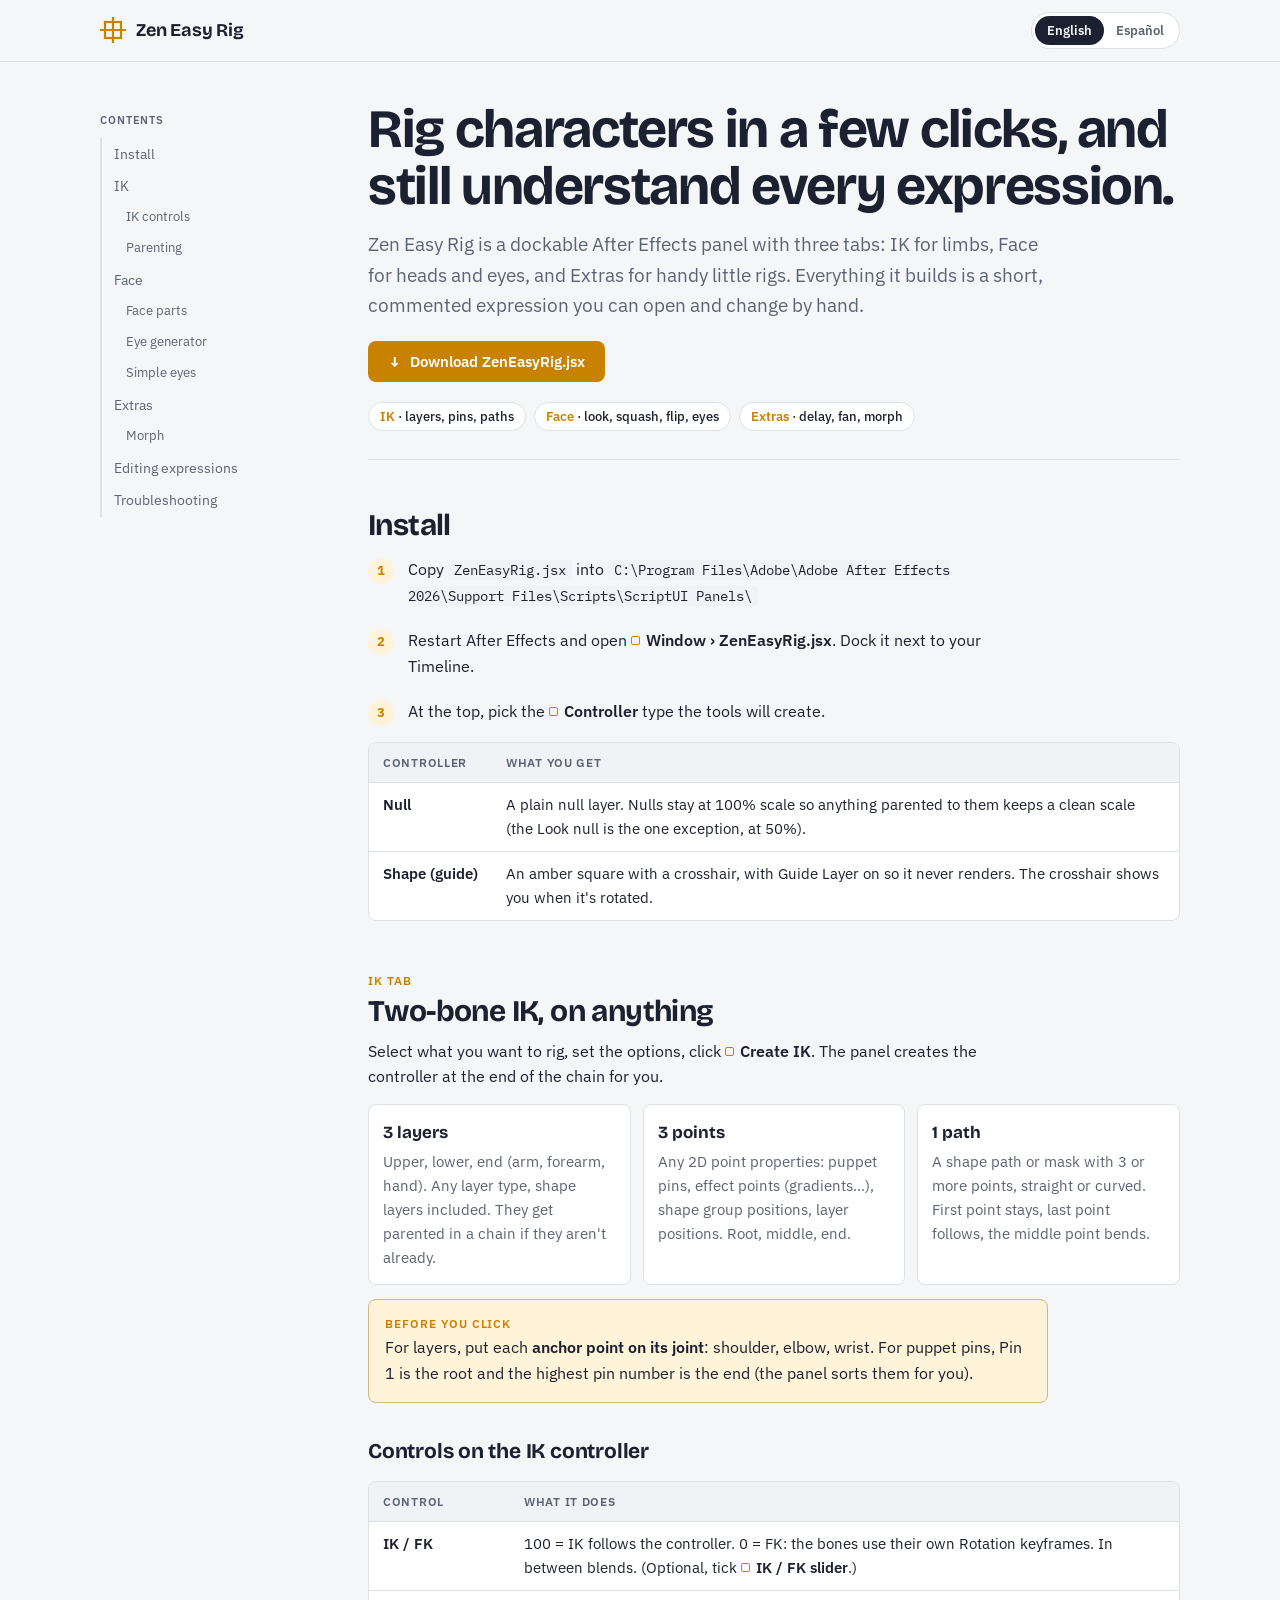
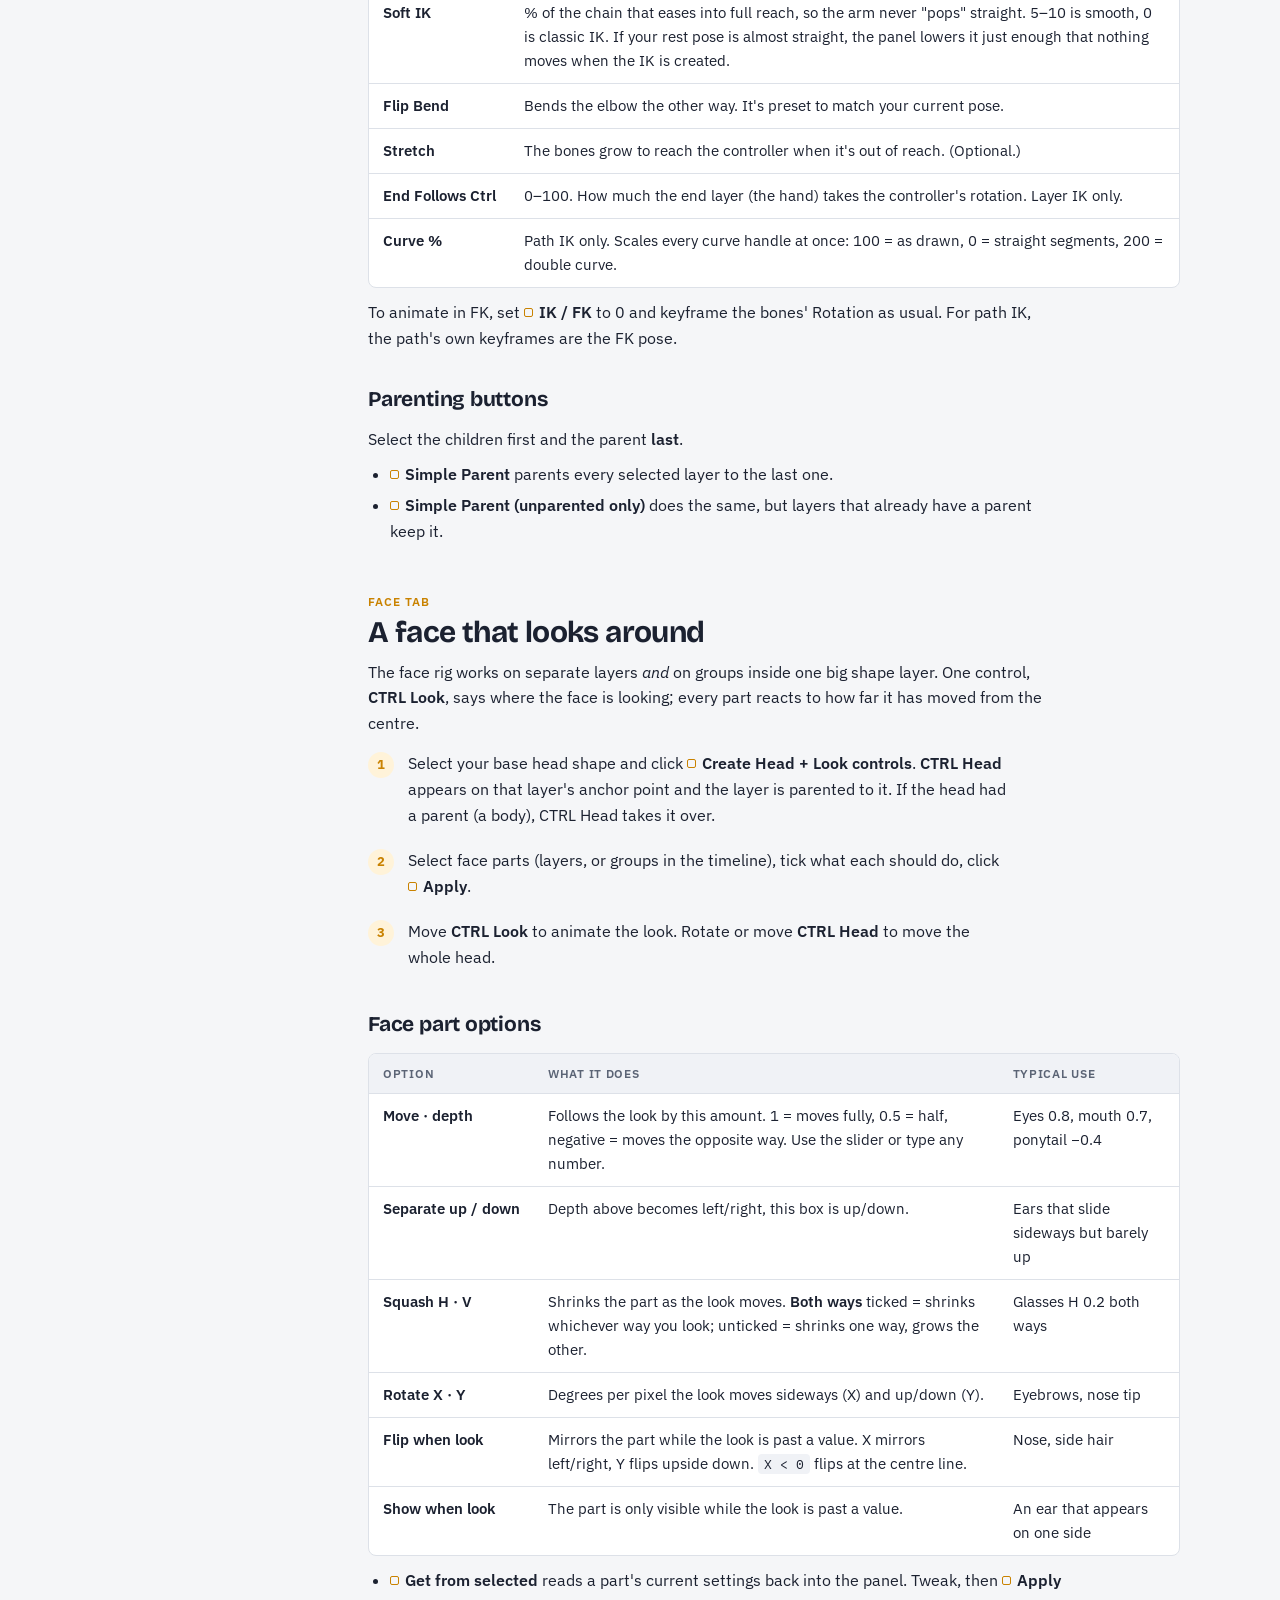
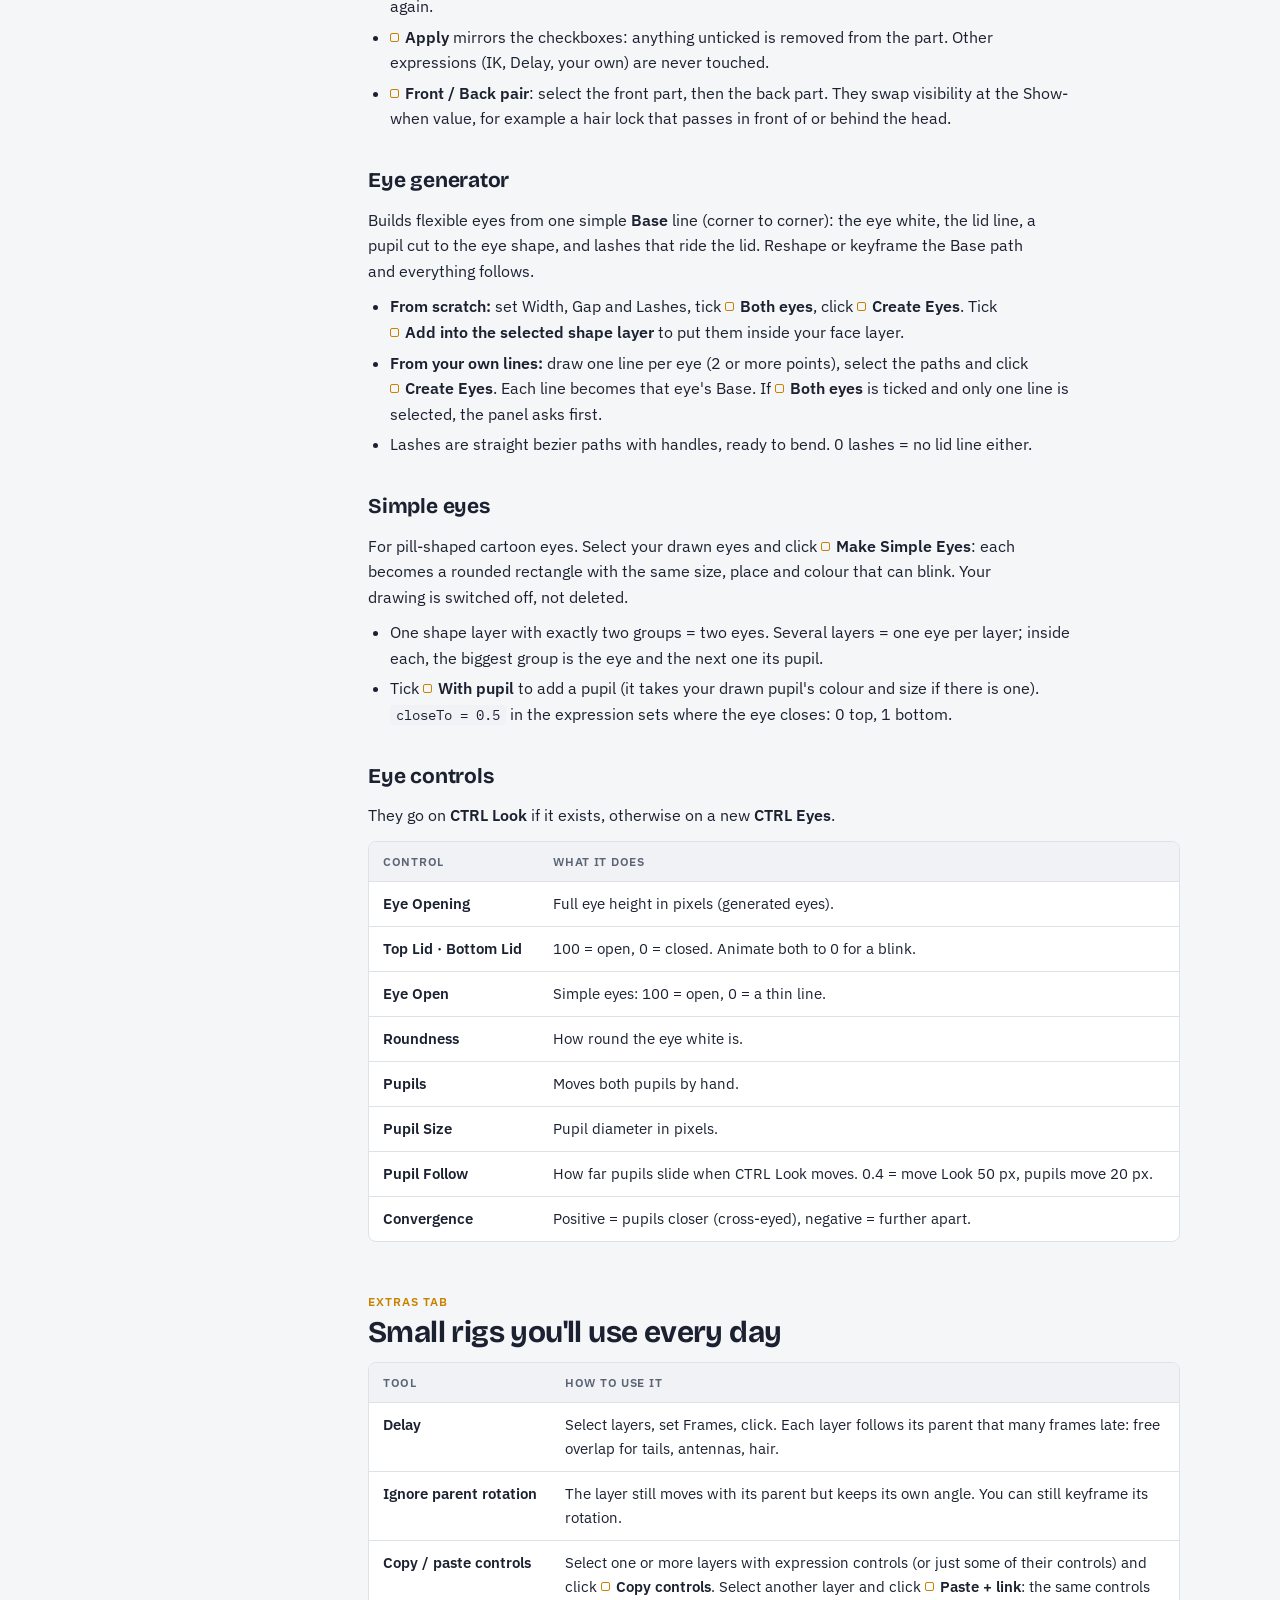
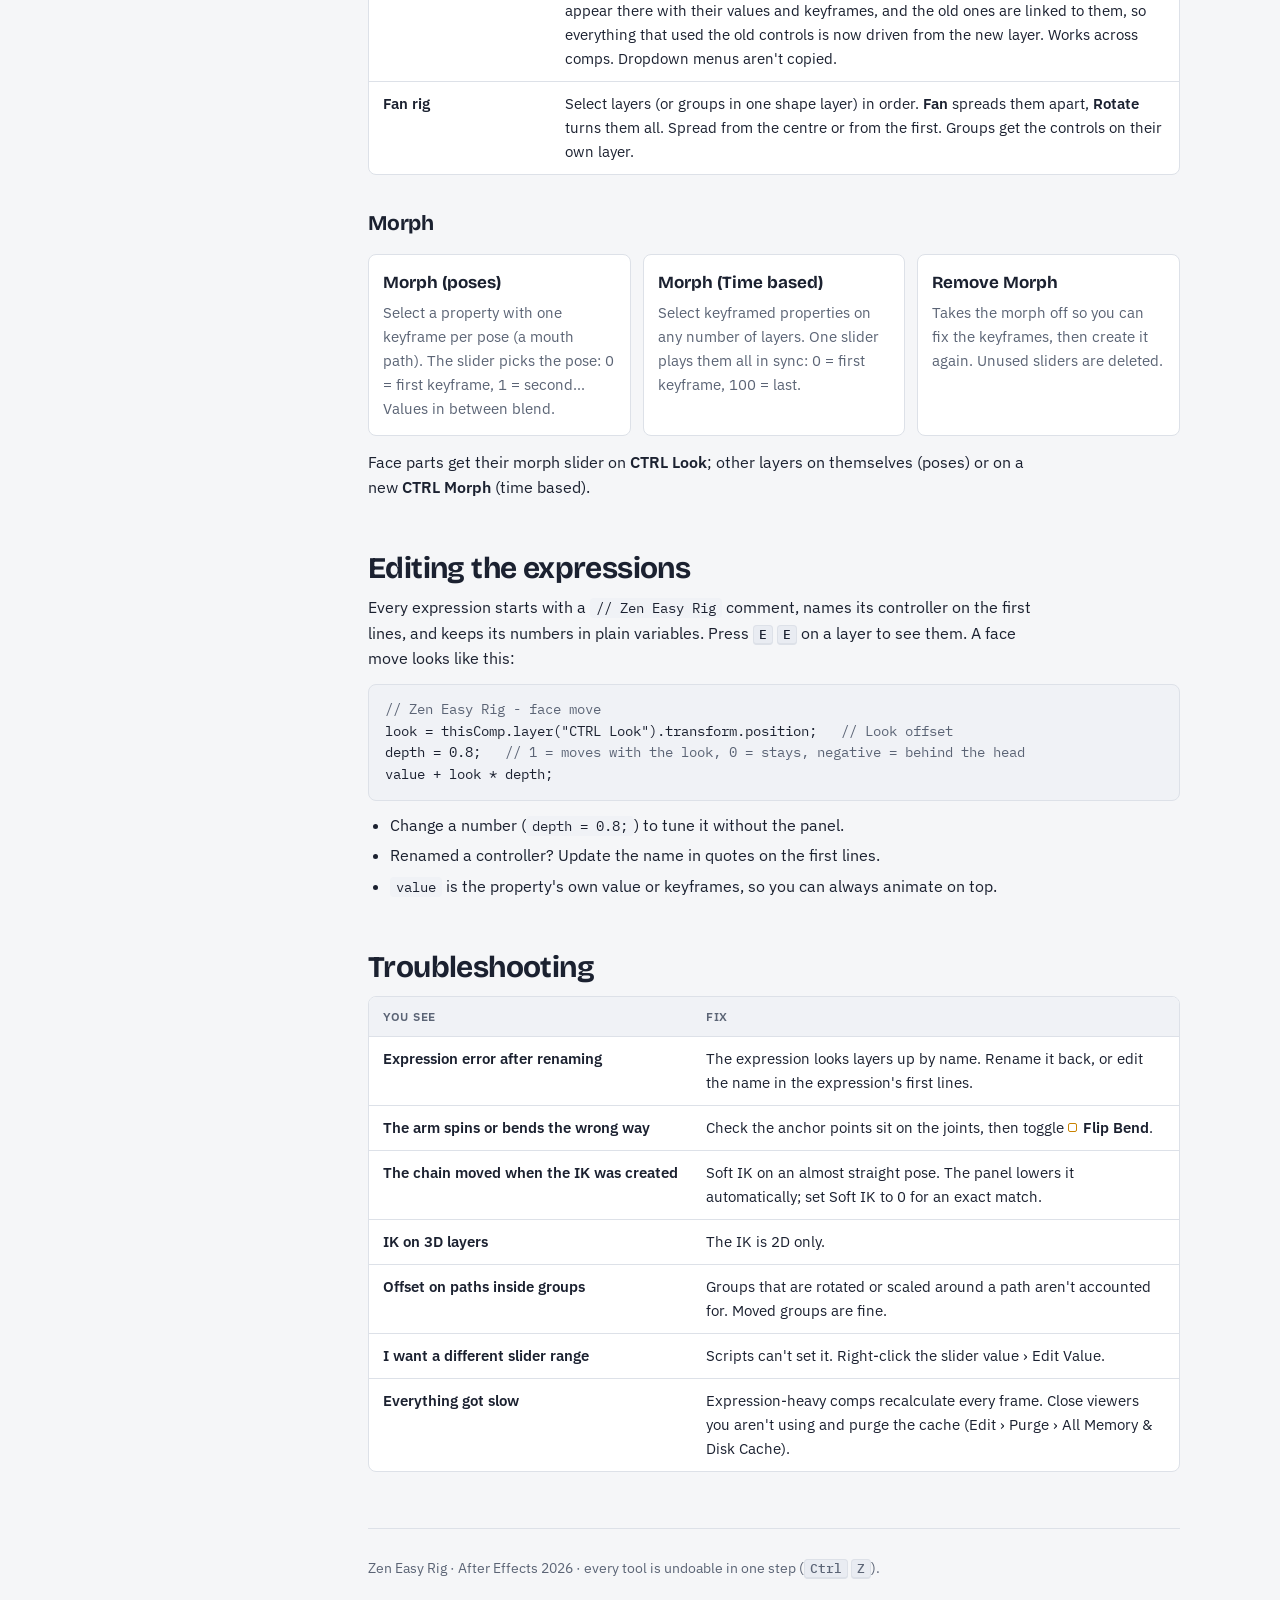
==== commit e8f22f9c: "Guía: botón de descarga del script en la cabecera" ====
--- a/scripts-gallery/tools/zen-easy-rig/guide.html
+++ b/scripts-gallery/tools/zen-easy-rig/guide.html
@@ -58,6 +58,10 @@
 .hero { padding-bottom: 28px; border-bottom: 1px solid var(--line); margin-bottom: 8px; }
 .hero h1 { font-family: var(--display); font-size: clamp(34px, 6vw, 54px); line-height: 1.05; letter-spacing: -0.025em; margin: 0 0 14px; text-wrap: balance; }
 .hero .lede { font-size: 19px; color: var(--muted); max-width: 62ch; margin: 0; }
+.hero .download { margin: 20px 0 0; }
+.dl { display: inline-flex; align-items: center; gap: 8px; padding: 11px 20px; border-radius: 8px; background: var(--accent); color: #fff; font: 600 15px var(--body); text-decoration: none; }
+.dl:hover { filter: brightness(1.08); }
+.dl::before { content: "↓"; font-weight: 700; }
 .hero .chips { display: flex; flex-wrap: wrap; gap: 8px; margin-top: 20px; }
 .chip { font: 500 13px var(--body); padding: 5px 11px; border-radius: 999px; background: var(--surface); border: 1px solid var(--line); color: var(--ink); text-decoration: none; }
 .chip b { color: var(--accent); font-weight: 600; }
@@ -141,6 +145,7 @@
       <h1><span class="en">Rig characters in a few clicks, and still understand every expression.</span><span class="es">Riggea personajes en pocos clics, y entiende cada expresión.</span></h1>
       <p class="lede en">Zen Easy Rig is a dockable After Effects panel with three tabs: IK for limbs, Face for heads and eyes, and Extras for handy little rigs. Everything it builds is a short, commented expression you can open and change by hand.</p>
       <p class="lede es">Zen Easy Rig es un panel acoplable de After Effects con tres pestañas: IK para extremidades, Cara para cabezas y ojos, y Extras para pequeños rigs útiles. Todo lo que crea es una expresión corta y comentada que puedes abrir y cambiar a mano.</p>
+      <p class="download"><a class="dl" href="https://github.com/Zenzuke-Animation/adobe-scripts/releases/latest/download/ZenEasyRig.jsx"><span class="en">Download ZenEasyRig.jsx</span><span class="es">Descargar ZenEasyRig.jsx</span></a></p>
       <div class="chips">
         <a class="chip" href="#ik"><b>IK</b> · <span class="en">layers, pins, paths</span><span class="es">capas, pines, trazados</span></a>
         <a class="chip" href="#face"><b><span class="en">Face</span><span class="es">Cara</span></b> · <span class="en">look, squash, flip, eyes</span><span class="es">mirada, squash, flip, ojos</span></a>
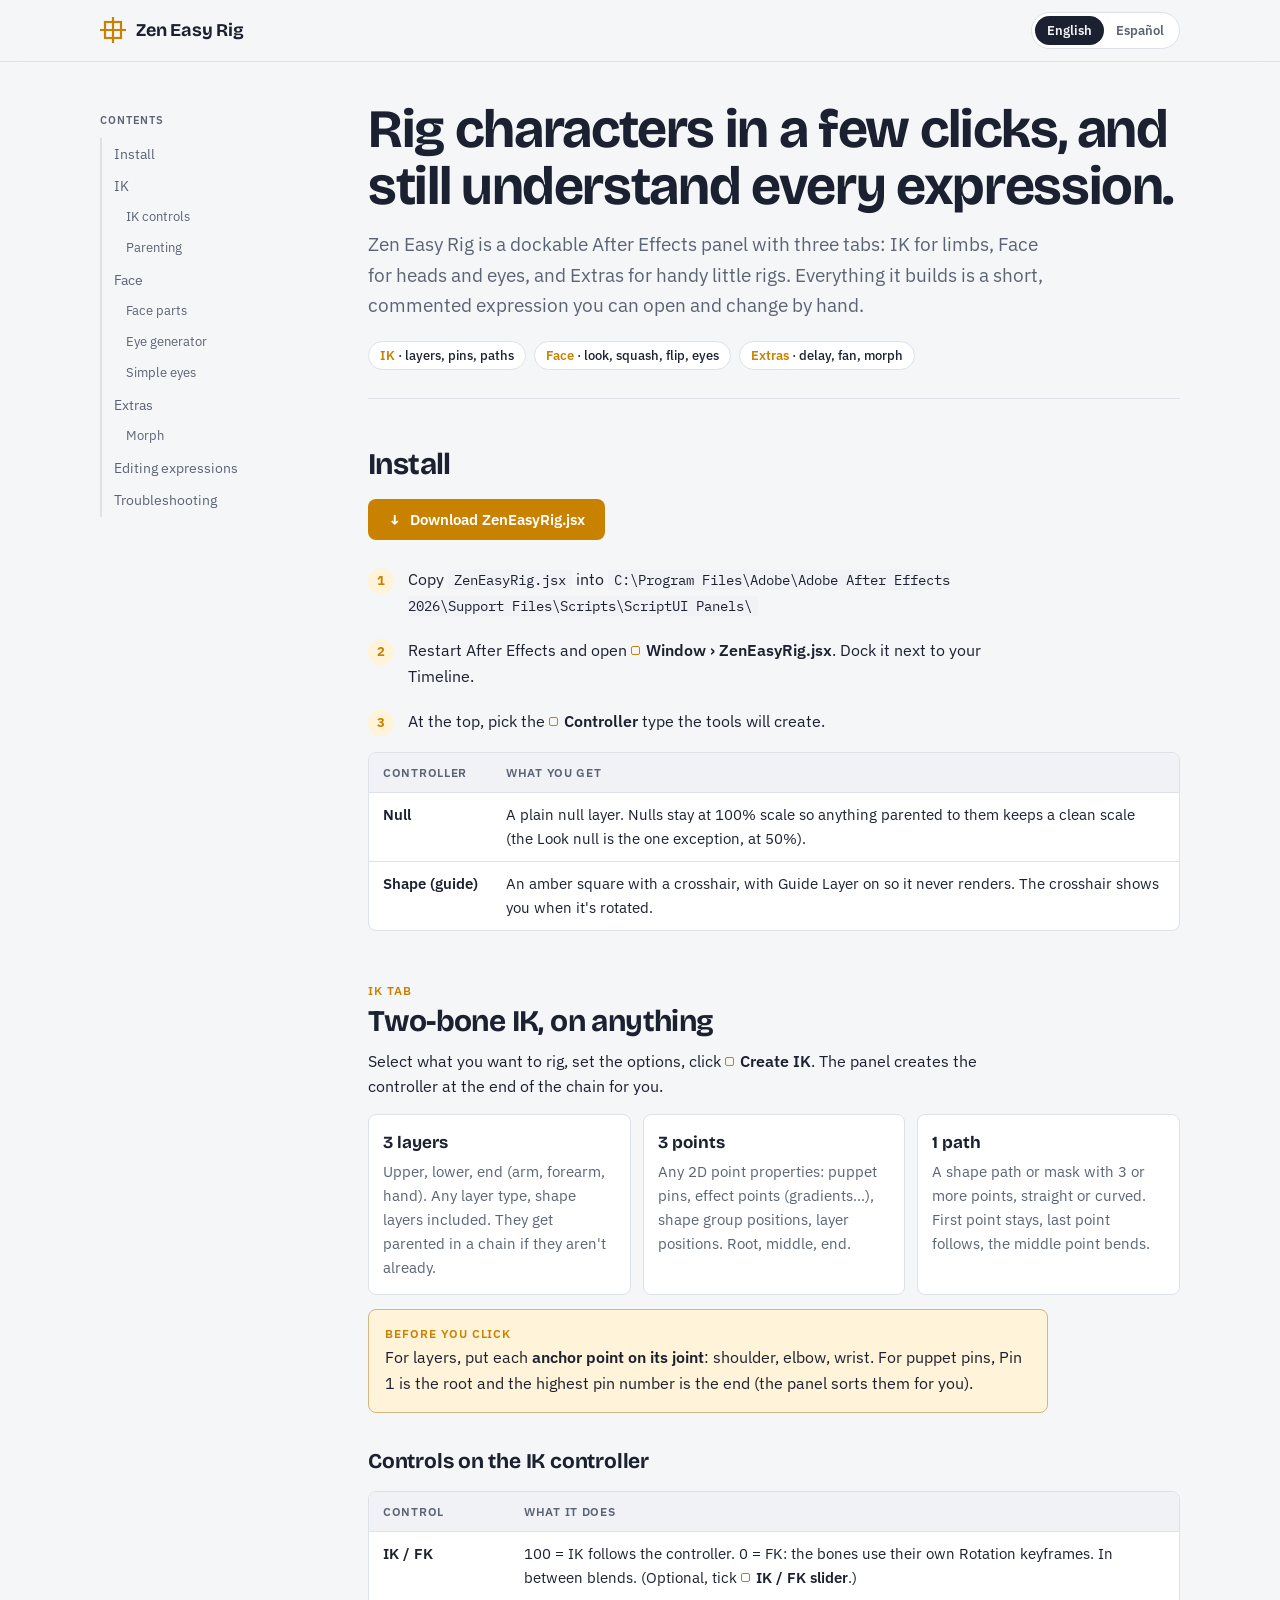
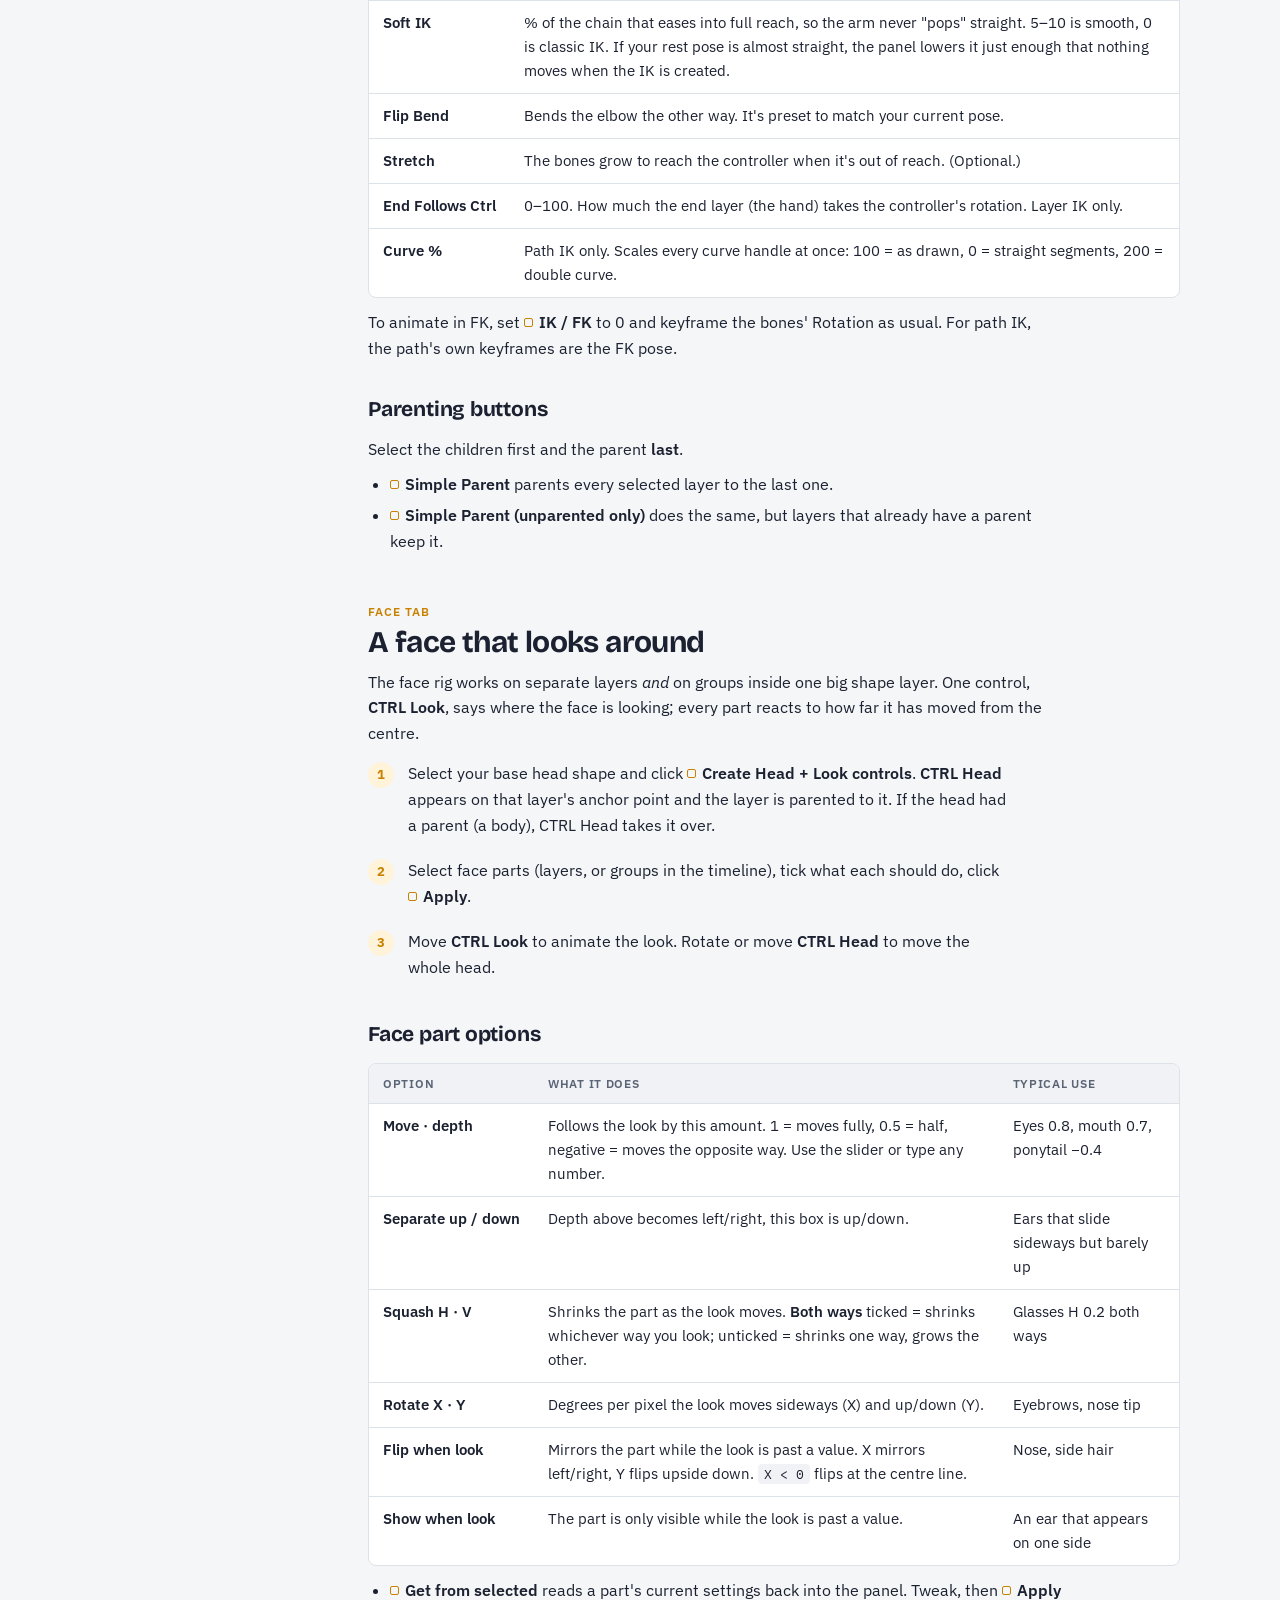
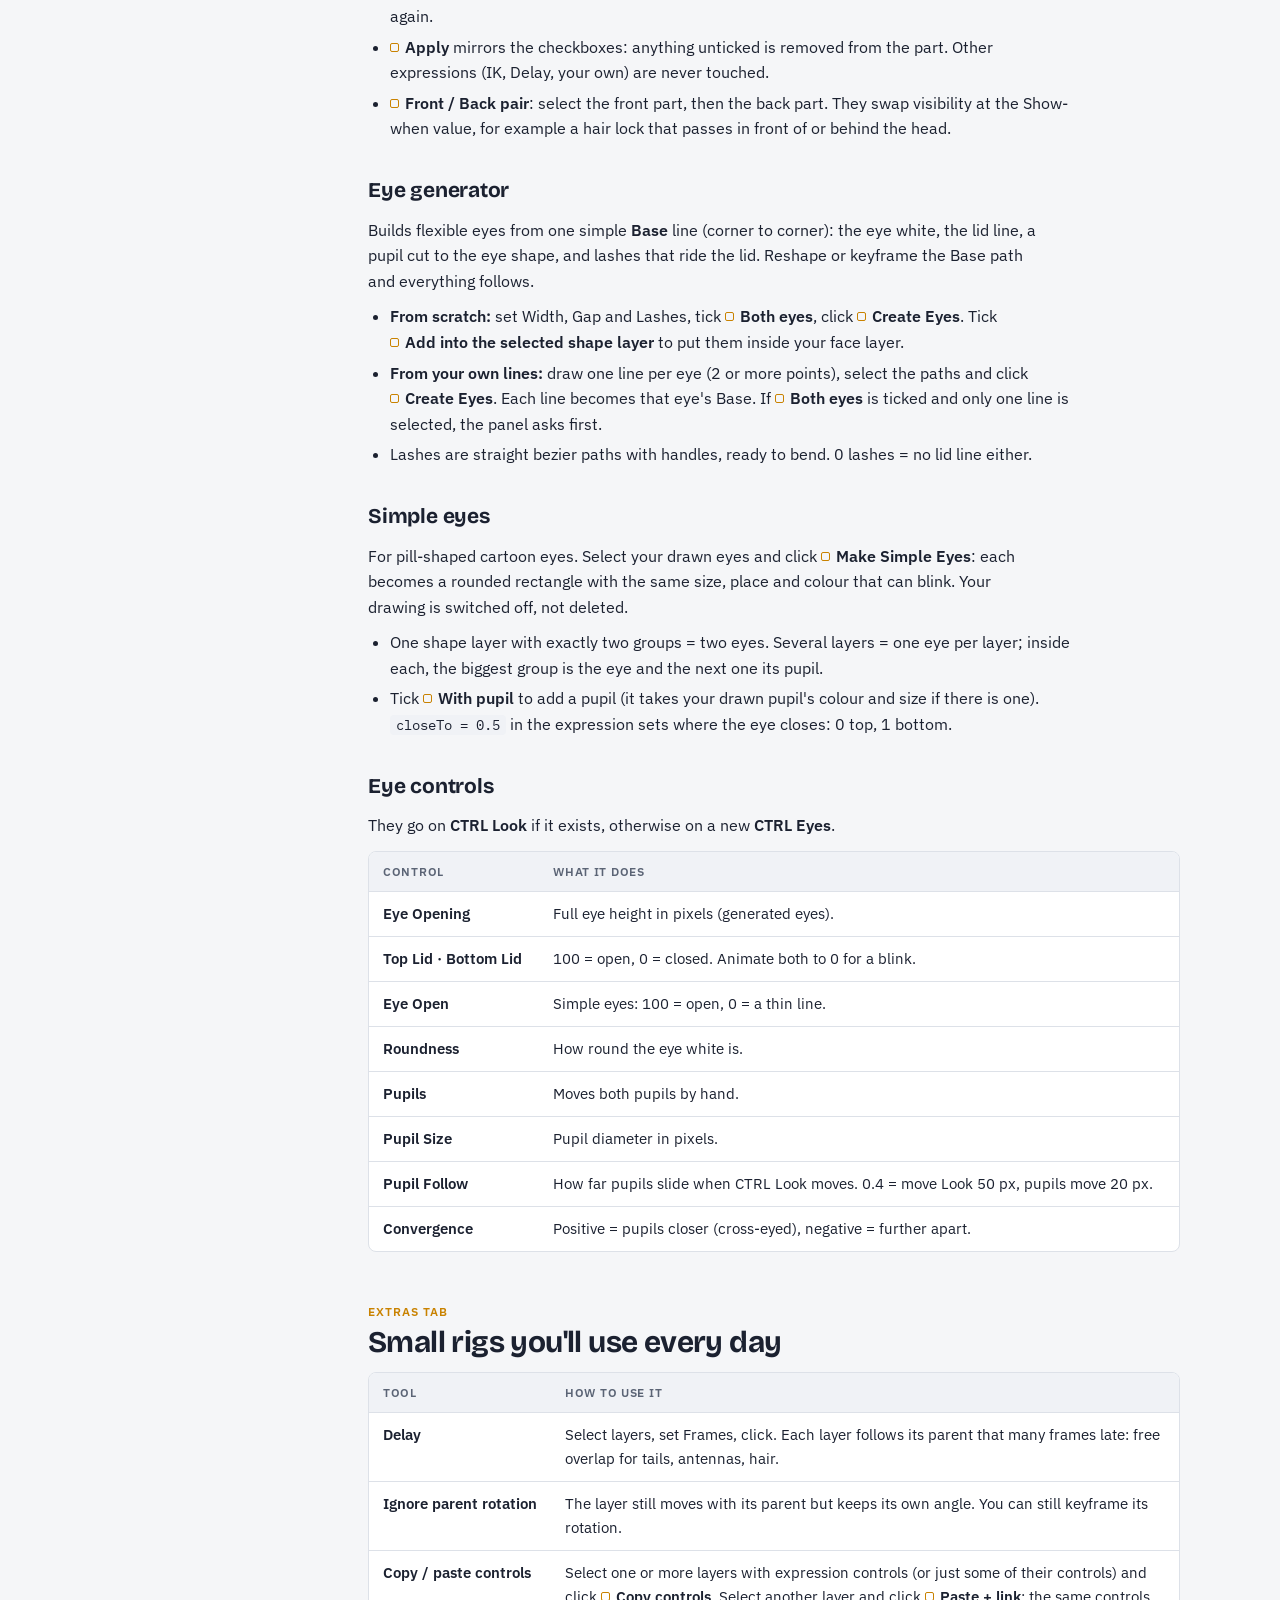
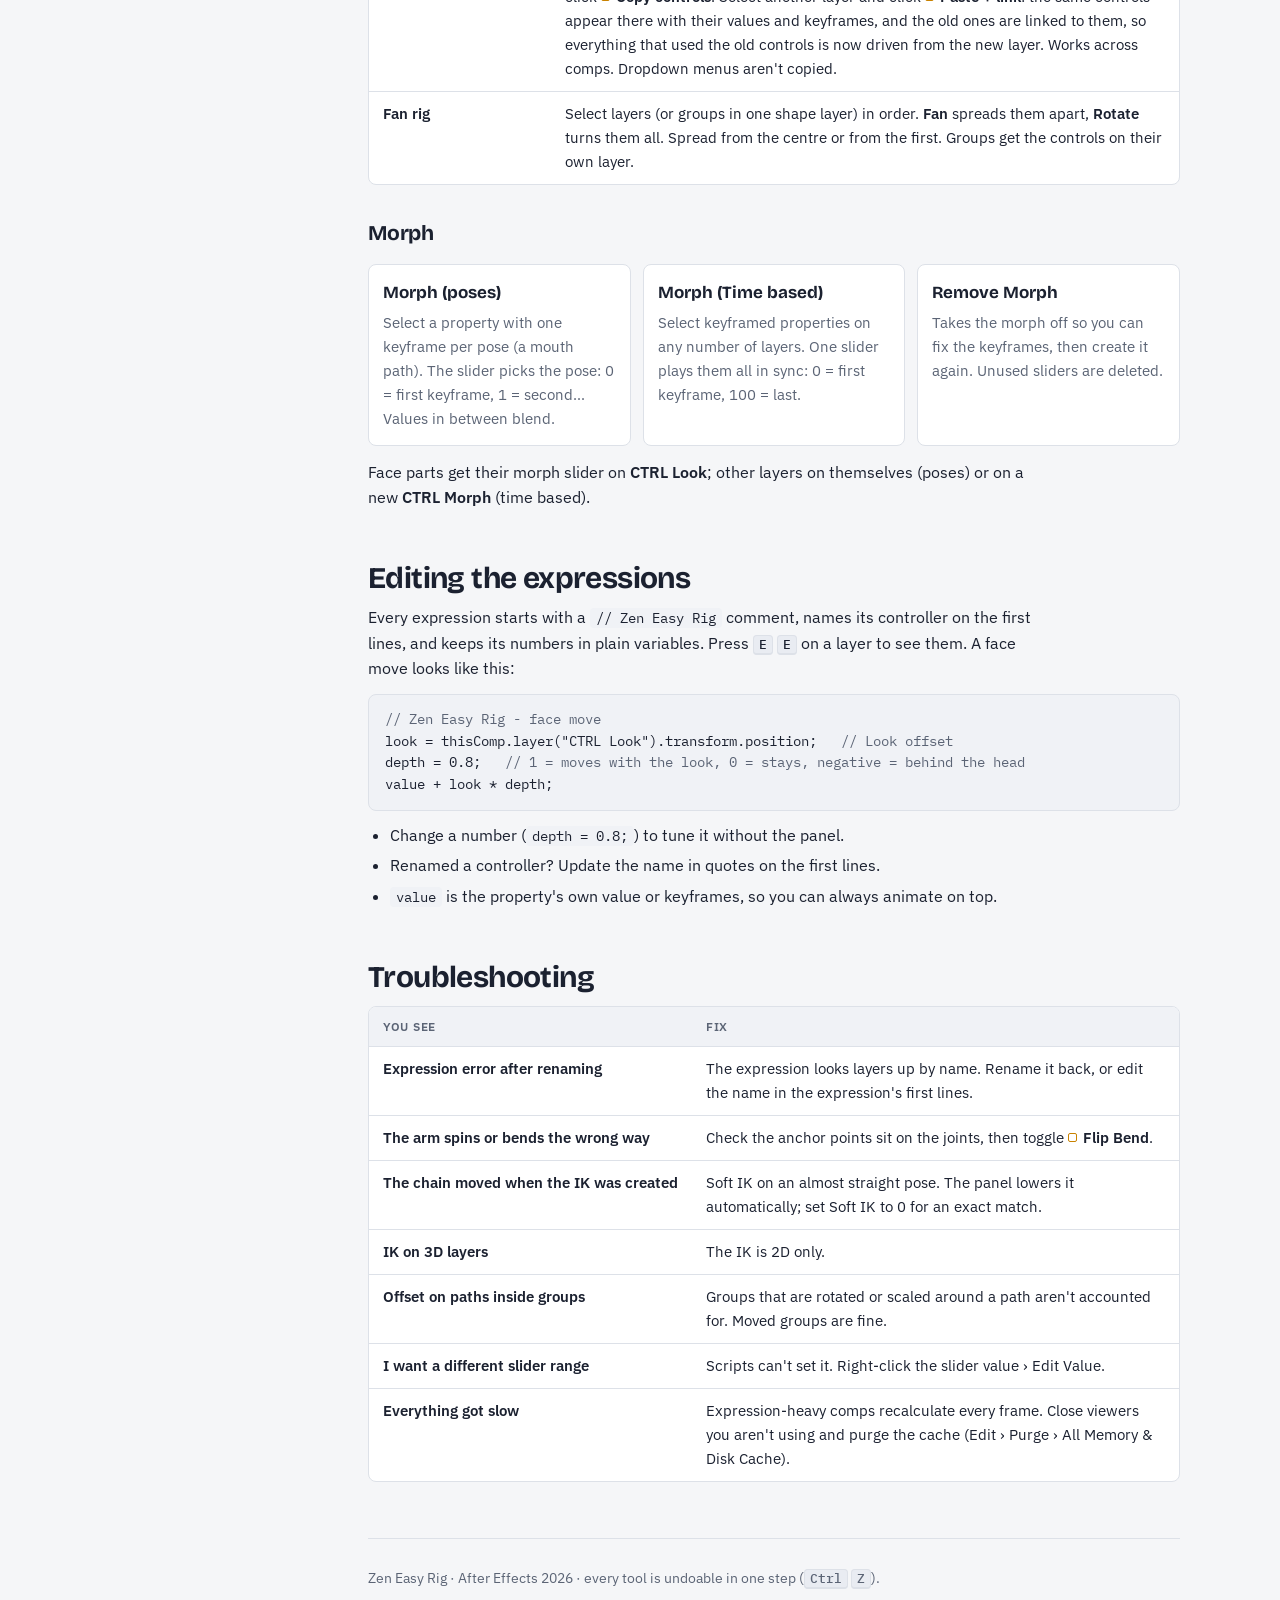
==== commit fc44a011: "Guía: mover el botón de descarga al inicio de Instalación" ====
--- a/scripts-gallery/tools/zen-easy-rig/guide.html
+++ b/scripts-gallery/tools/zen-easy-rig/guide.html
@@ -58,7 +58,7 @@
 .hero { padding-bottom: 28px; border-bottom: 1px solid var(--line); margin-bottom: 8px; }
 .hero h1 { font-family: var(--display); font-size: clamp(34px, 6vw, 54px); line-height: 1.05; letter-spacing: -0.025em; margin: 0 0 14px; text-wrap: balance; }
 .hero .lede { font-size: 19px; color: var(--muted); max-width: 62ch; margin: 0; }
-.hero .download { margin: 20px 0 0; }
+.download { margin: 18px 0 22px; }
 .dl { display: inline-flex; align-items: center; gap: 8px; padding: 11px 20px; border-radius: 8px; background: var(--accent); color: #fff; font: 600 15px var(--body); text-decoration: none; }
 .dl:hover { filter: brightness(1.08); }
 .dl::before { content: "↓"; font-weight: 700; }
@@ -145,7 +145,6 @@
       <h1><span class="en">Rig characters in a few clicks, and still understand every expression.</span><span class="es">Riggea personajes en pocos clics, y entiende cada expresión.</span></h1>
       <p class="lede en">Zen Easy Rig is a dockable After Effects panel with three tabs: IK for limbs, Face for heads and eyes, and Extras for handy little rigs. Everything it builds is a short, commented expression you can open and change by hand.</p>
       <p class="lede es">Zen Easy Rig es un panel acoplable de After Effects con tres pestañas: IK para extremidades, Cara para cabezas y ojos, y Extras para pequeños rigs útiles. Todo lo que crea es una expresión corta y comentada que puedes abrir y cambiar a mano.</p>
-      <p class="download"><a class="dl" href="https://github.com/Zenzuke-Animation/adobe-scripts/releases/latest/download/ZenEasyRig.jsx"><span class="en">Download ZenEasyRig.jsx</span><span class="es">Descargar ZenEasyRig.jsx</span></a></p>
       <div class="chips">
         <a class="chip" href="#ik"><b>IK</b> · <span class="en">layers, pins, paths</span><span class="es">capas, pines, trazados</span></a>
         <a class="chip" href="#face"><b><span class="en">Face</span><span class="es">Cara</span></b> · <span class="en">look, squash, flip, eyes</span><span class="es">mirada, squash, flip, ojos</span></a>
@@ -156,6 +155,7 @@
     <!-- ============ INSTALL ============ -->
     <section id="install">
       <h2><span class="en">Install</span><span class="es">Instalación</span></h2>
+      <p class="download"><a class="dl" href="https://github.com/Zenzuke-Animation/adobe-scripts/releases/latest/download/ZenEasyRig.jsx"><span class="en">Download ZenEasyRig.jsx</span><span class="es">Descargar ZenEasyRig.jsx</span></a></p>
       <ol class="steps">
         <li class="en">Copy <code>ZenEasyRig.jsx</code> into <code>C:\Program Files\Adobe\Adobe After Effects 2026\Support Files\Scripts\ScriptUI Panels\</code></li>
         <li class="es">Copia <code>ZenEasyRig.jsx</code> en <code>C:\Program Files\Adobe\Adobe After Effects 2026\Support Files\Scripts\ScriptUI Panels\</code></li>
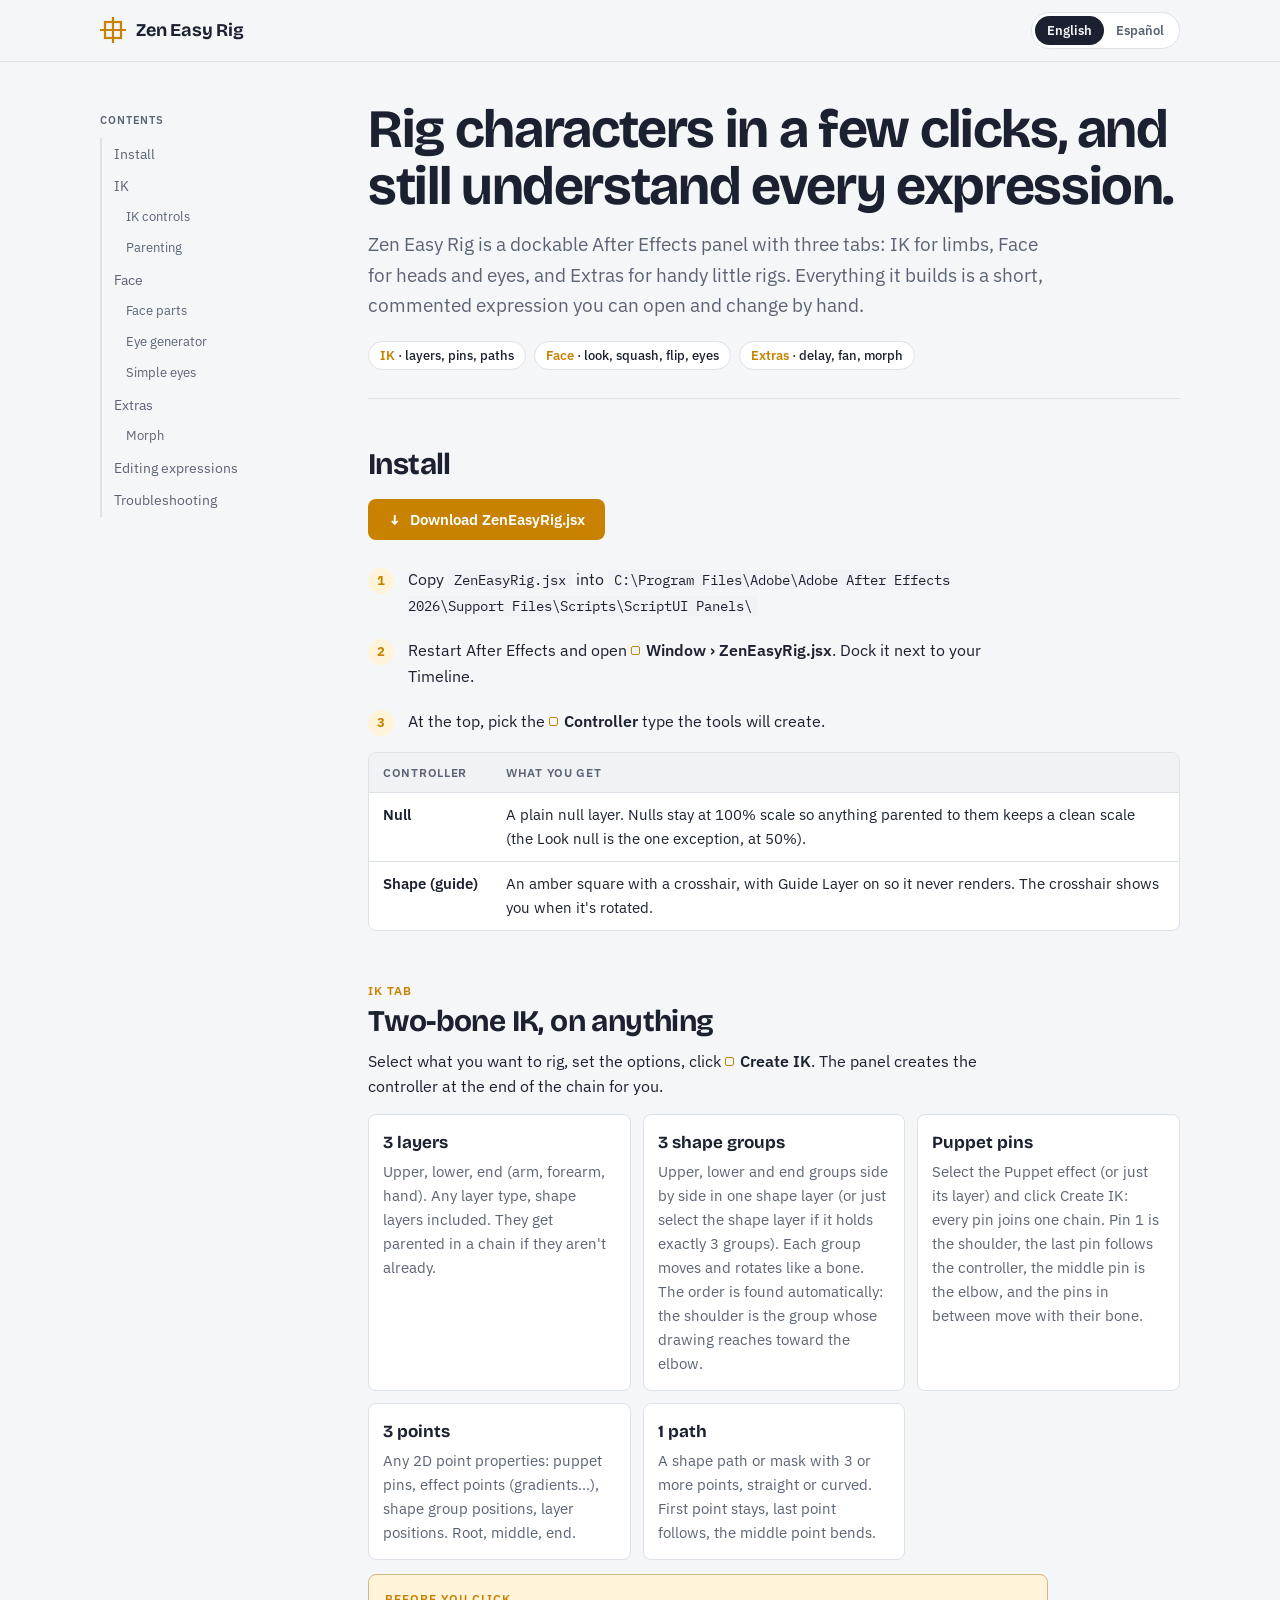
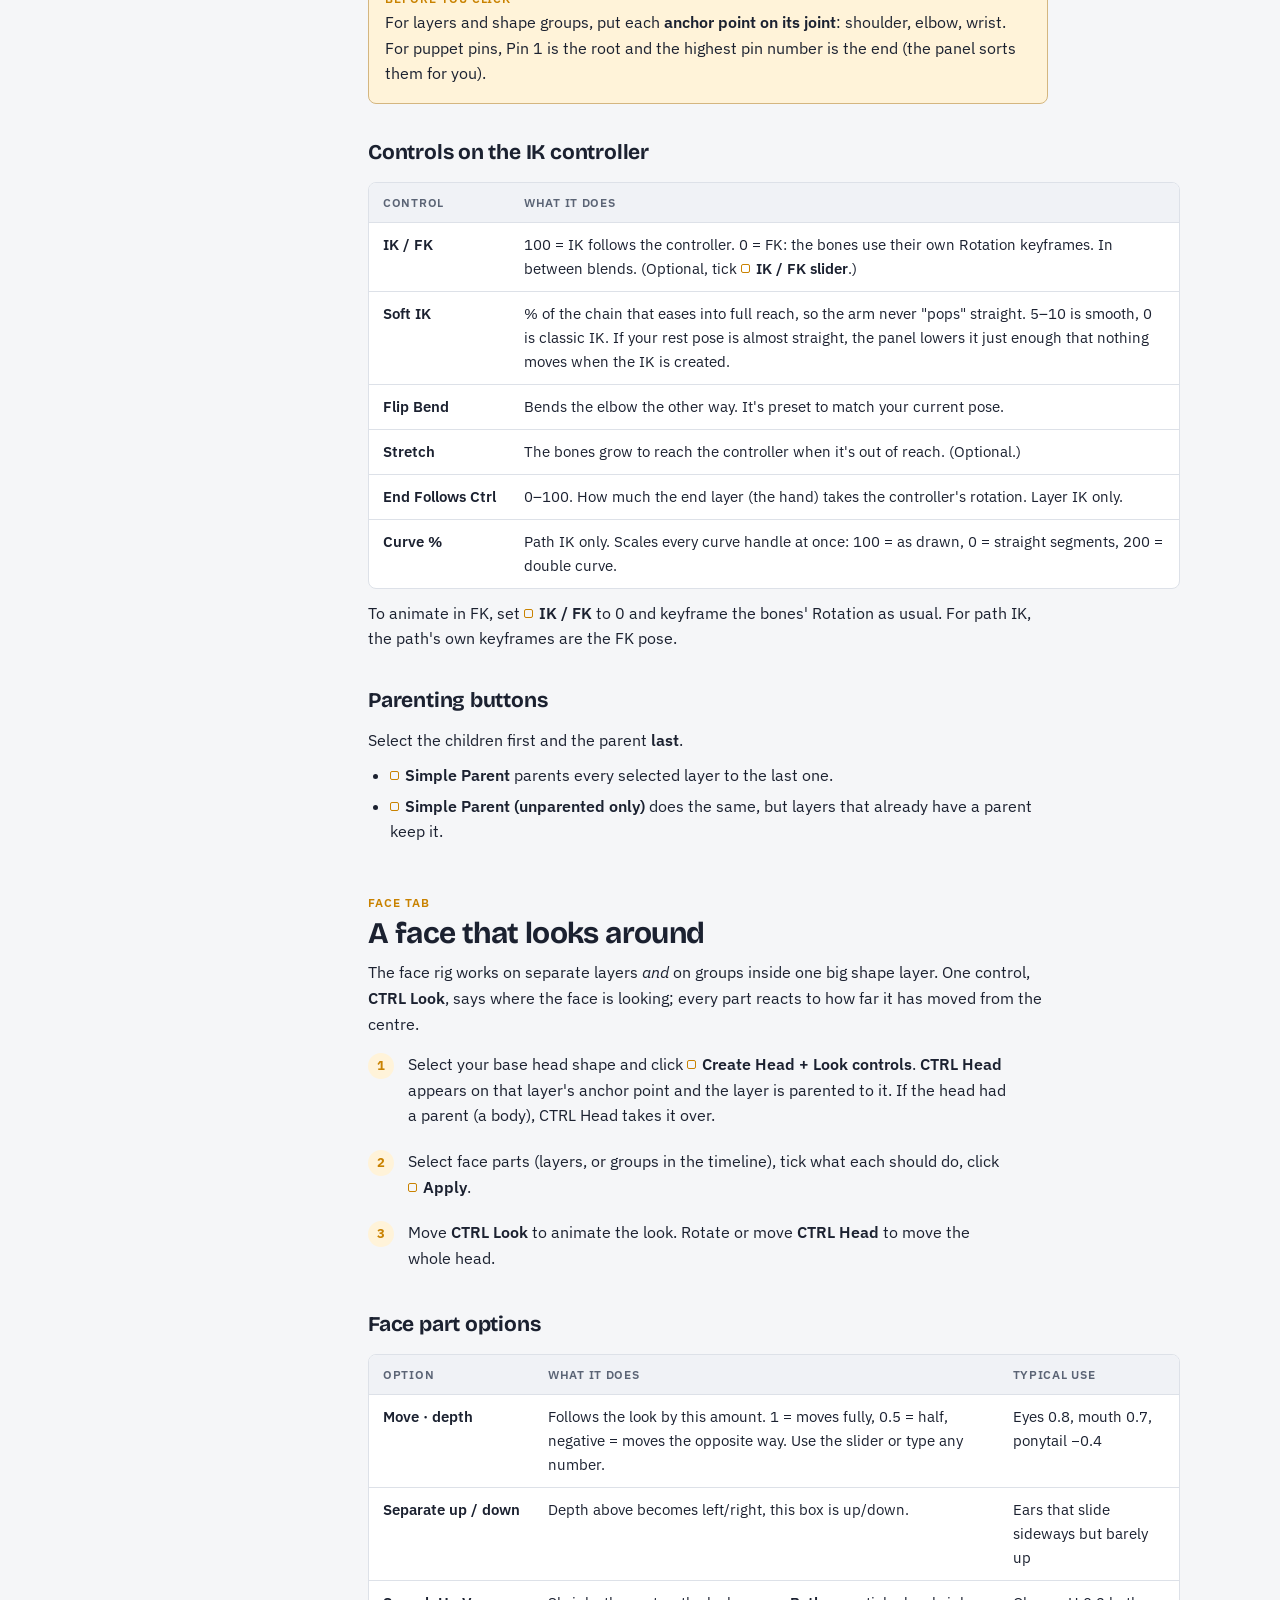
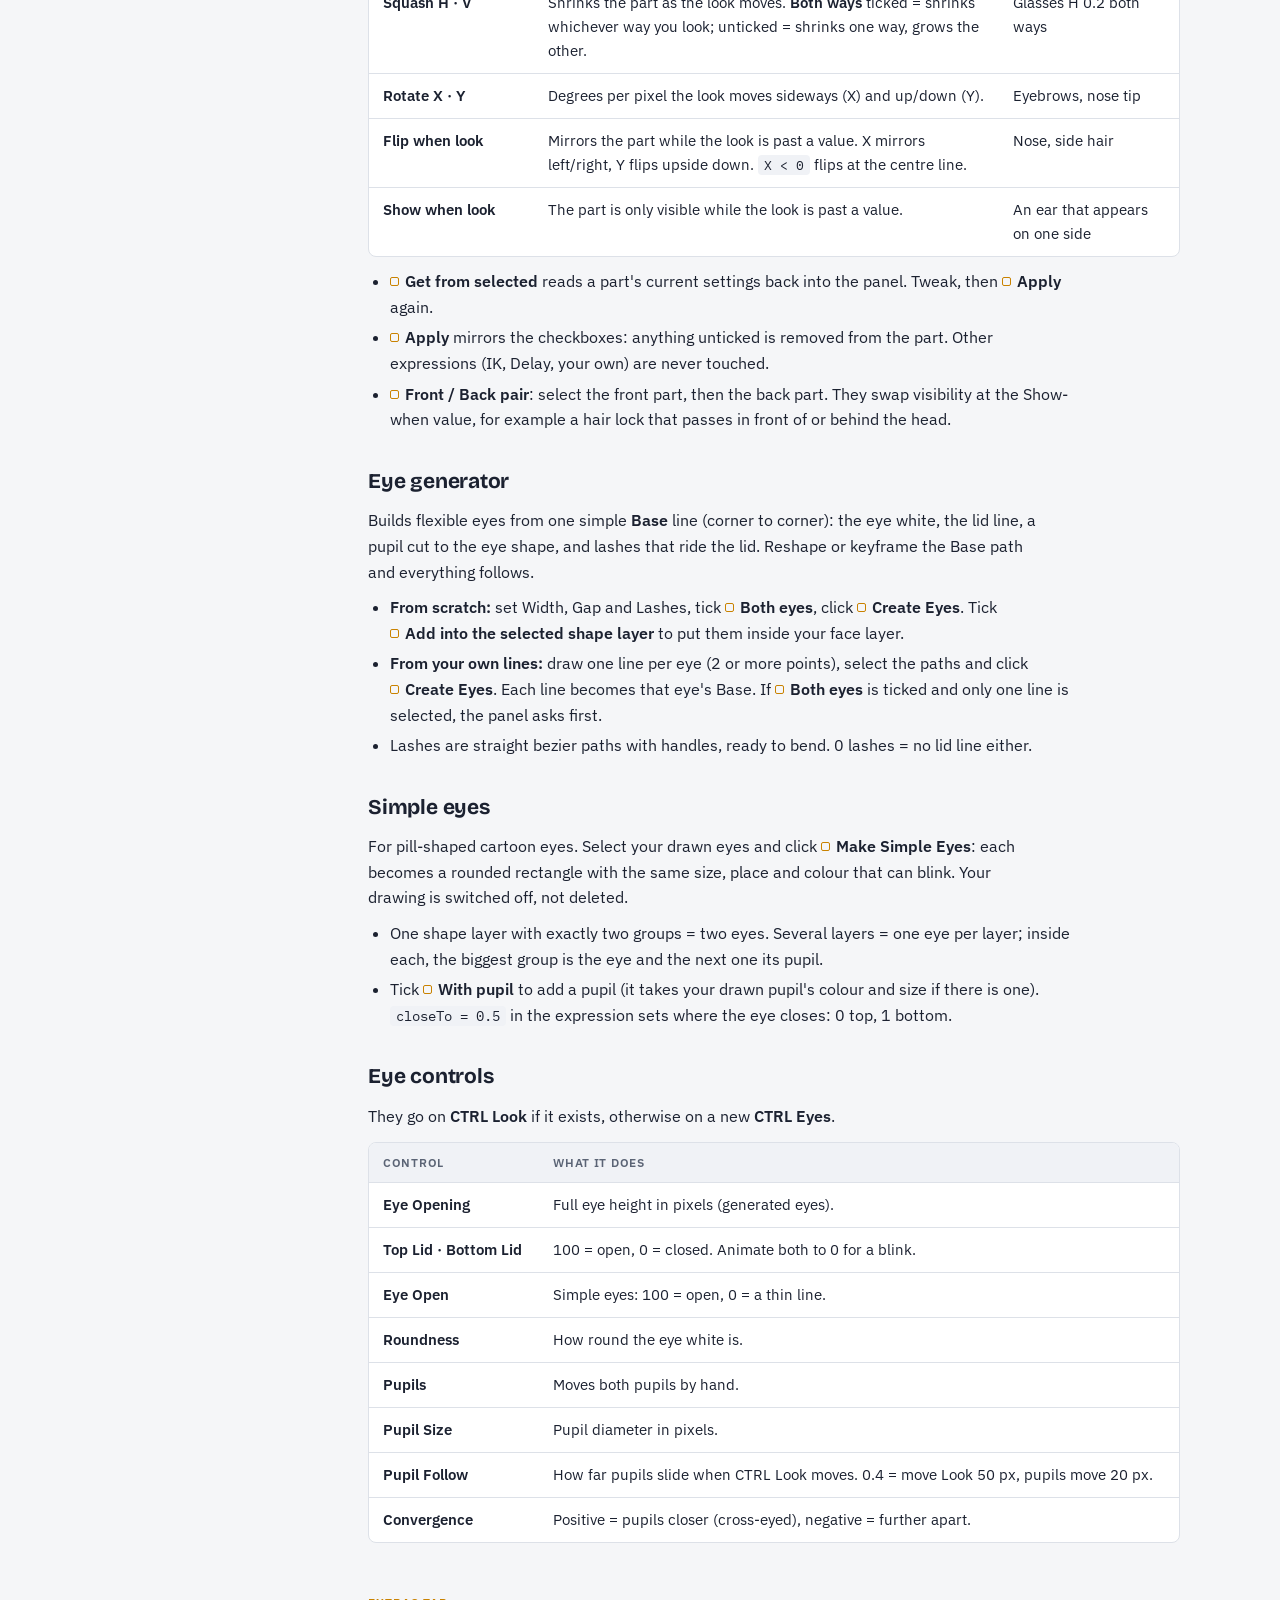
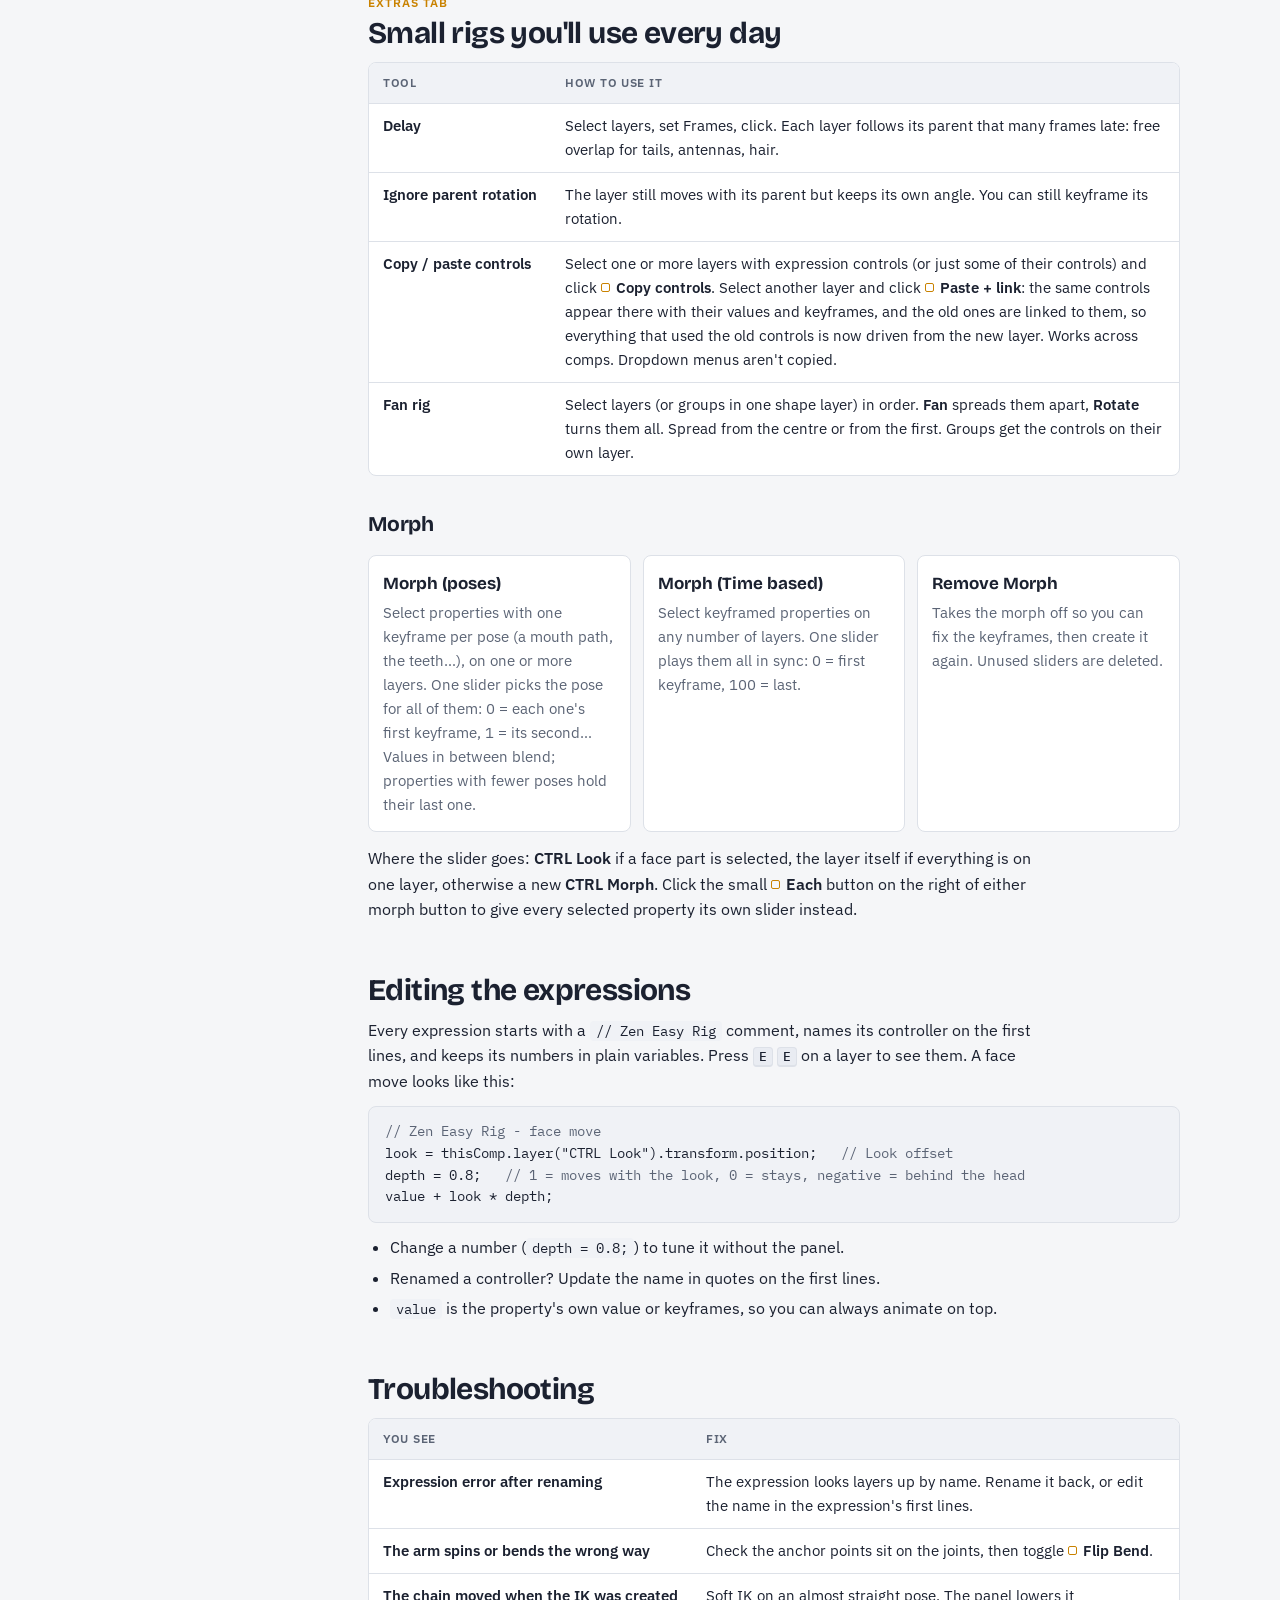
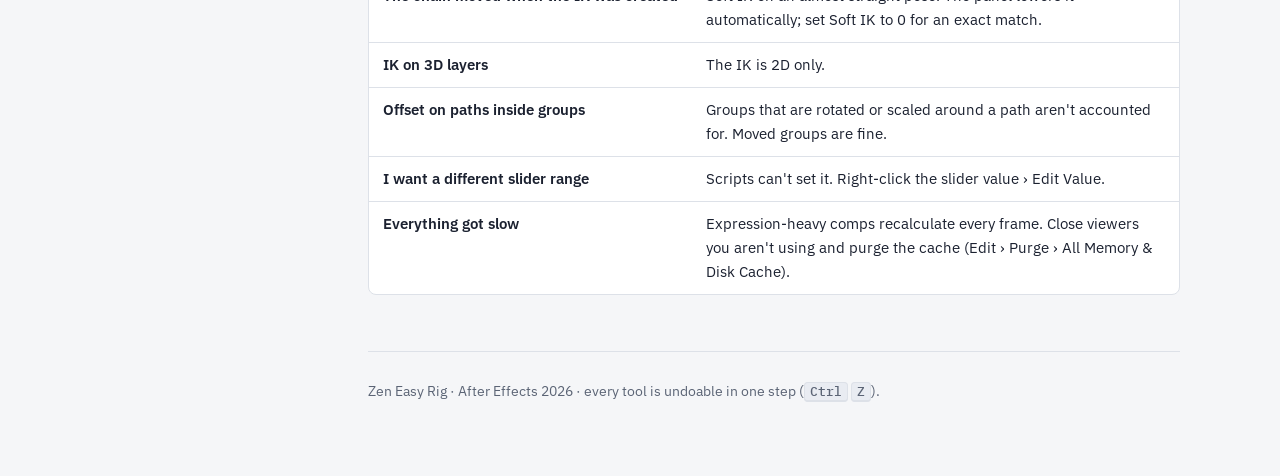
==== commit 9d4566cf: "Zen Easy Rig 1.1: shape group and puppet IK, updated guide Co-Authored-By: Claude Opus 5.5 (1M conte" ====
--- a/scripts-gallery/tools/zen-easy-rig/guide.html
+++ b/scripts-gallery/tools/zen-easy-rig/guide.html
@@ -180,12 +180,14 @@
       <p class="es">Selecciona lo que quieres riggear, ajusta las opciones y pulsa <span class="ui">Create IK</span>. El panel crea el controlador en el extremo de la cadena.</p>
       <div class="modes">
         <div class="mode"><h4><span class="en">3 layers</span><span class="es">3 capas</span></h4><p class="en">Upper, lower, end (arm, forearm, hand). Any layer type, shape layers included. They get parented in a chain if they aren't already.</p><p class="es">Superior, inferior y final (brazo, antebrazo, mano). Cualquier tipo de capa, incluidas capas de forma. Se emparentan en cadena si no lo están.</p></div>
+        <div class="mode"><h4><span class="en">3 shape groups</span><span class="es">3 grupos de forma</span></h4><p class="en">Upper, lower and end groups side by side in one shape layer (or just select the shape layer if it holds exactly 3 groups). Each group moves and rotates like a bone. The order is found automatically: the shoulder is the group whose drawing reaches toward the elbow.</p><p class="es">Grupos superior, inferior y final, uno al lado del otro en una capa de forma (o selecciona solo la capa de forma si tiene exactamente 3 grupos). Cada grupo se mueve y rota como un hueso. El orden se detecta solo: el hombro es el grupo cuyo dibujo se extiende hacia el codo.</p></div>
+        <div class="mode"><h4><span class="en">Puppet pins</span><span class="es">Pines de marioneta</span></h4><p class="en">Select the Puppet effect (or just its layer) and click Create IK: every pin joins one chain. Pin 1 is the shoulder, the last pin follows the controller, the middle pin is the elbow, and the pins in between move with their bone.</p><p class="es">Selecciona el efecto Marioneta (o solo su capa) y pulsa Create IK: todos los pines forman una cadena. El Pin 1 es el hombro, el último sigue al controlador, el del medio es el codo y los demás se mueven con su hueso.</p></div>
         <div class="mode"><h4><span class="en">3 points</span><span class="es">3 puntos</span></h4><p class="en">Any 2D point properties: puppet pins, effect points (gradients…), shape group positions, layer positions. Root, middle, end.</p><p class="es">Cualquier propiedad de punto 2D: pines de marioneta, puntos de efectos (degradados…), posiciones de grupos de forma, posiciones de capa. Raíz, medio, final.</p></div>
         <div class="mode"><h4><span class="en">1 path</span><span class="es">1 trazado</span></h4><p class="en">A shape path or mask with 3 or more points, straight or curved. First point stays, last point follows, the middle point bends.</p><p class="es">Un trazado de forma o máscara con 3 o más puntos, recto o curvo. El primero se queda, el último sigue al control, el del medio se dobla.</p></div>
       </div>
       <div class="note tip"><p class="label"><span class="en">Before you click</span><span class="es">Antes de pulsar</span></p>
-        <p class="en">For layers, put each <strong>anchor point on its joint</strong>: shoulder, elbow, wrist. For puppet pins, Pin 1 is the root and the highest pin number is the end (the panel sorts them for you).</p>
-        <p class="es">En capas, pon cada <strong>punto de anclaje en su articulación</strong>: hombro, codo, muñeca. En pines de marioneta, el Pin 1 es la raíz y el número más alto es el final (el panel los ordena por ti).</p>
+        <p class="en">For layers and shape groups, put each <strong>anchor point on its joint</strong>: shoulder, elbow, wrist. For puppet pins, Pin 1 is the root and the highest pin number is the end (the panel sorts them for you).</p>
+        <p class="es">En capas y grupos de forma, pon cada <strong>punto de anclaje en su articulación</strong>: hombro, codo, muñeca. En pines de marioneta, el Pin 1 es la raíz y el número más alto es el final (el panel los ordena por ti).</p>
       </div>
 
       <h3 id="ik-settings"><span class="en">Controls on the IK controller</span><span class="es">Controles en el controlador del IK</span></h3>
@@ -304,12 +306,12 @@
 
       <h3 id="morph">Morph</h3>
       <div class="modes">
-        <div class="mode"><h4><span class="en">Morph (poses)</span><span class="es">Morph (poses)</span></h4><p class="en">Select a property with one keyframe per pose (a mouth path). The slider picks the pose: 0 = first keyframe, 1 = second… Values in between blend.</p><p class="es">Selecciona una propiedad con un keyframe por pose (un trazado de boca). El deslizador elige la pose: 0 = primer keyframe, 1 = segundo… Los valores intermedios mezclan.</p></div>
+        <div class="mode"><h4><span class="en">Morph (poses)</span><span class="es">Morph (poses)</span></h4><p class="en">Select properties with one keyframe per pose (a mouth path, the teeth…), on one or more layers. One slider picks the pose for all of them: 0 = each one's first keyframe, 1 = its second… Values in between blend; properties with fewer poses hold their last one.</p><p class="es">Selecciona propiedades con un keyframe por pose (un trazado de boca, los dientes…), en una o varias capas. Un deslizador elige la pose de todas: 0 = el primer keyframe de cada una, 1 = el segundo… Los valores intermedios mezclan; las que tienen menos poses se quedan en la última.</p></div>
         <div class="mode"><h4><span class="en">Morph (Time based)</span><span class="es">Morph (por tiempo)</span></h4><p class="en">Select keyframed properties on any number of layers. One slider plays them all in sync: 0 = first keyframe, 100 = last.</p><p class="es">Selecciona propiedades animadas en cualquier número de capas. Un deslizador las reproduce sincronizadas: 0 = primer keyframe, 100 = último.</p></div>
         <div class="mode"><h4>Remove Morph</h4><p class="en">Takes the morph off so you can fix the keyframes, then create it again. Unused sliders are deleted.</p><p class="es">Quita el morph para que puedas corregir los keyframes y volver a crearlo. Los deslizadores sin uso se borran.</p></div>
       </div>
-      <p class="en">Face parts get their morph slider on <strong>CTRL Look</strong>; other layers on themselves (poses) or on a new <strong>CTRL Morph</strong> (time based).</p>
-      <p class="es">Las partes de la cara reciben su deslizador de morph en <strong>CTRL Look</strong>; las demás capas en sí mismas (poses) o en un nuevo <strong>CTRL Morph</strong> (por tiempo).</p>
+      <p class="en">Where the slider goes: <strong>CTRL Look</strong> if a face part is selected, the layer itself if everything is on one layer, otherwise a new <strong>CTRL Morph</strong>. Click the small <span class="ui">Each</span> button on the right of either morph button to give every selected property its own slider instead.</p>
+      <p class="es">Dónde va el deslizador: en <strong>CTRL Look</strong> si hay una parte de la cara seleccionada, en la propia capa si todo está en una sola capa, y si no en un nuevo <strong>CTRL Morph</strong>. Pulsa el botón pequeño <span class="ui">Each</span> a la derecha de cualquiera de los dos botones de morph para que cada propiedad tenga su propio deslizador.</p>
     </section>
 
     <!-- ============ EXPRESSIONS ============ -->
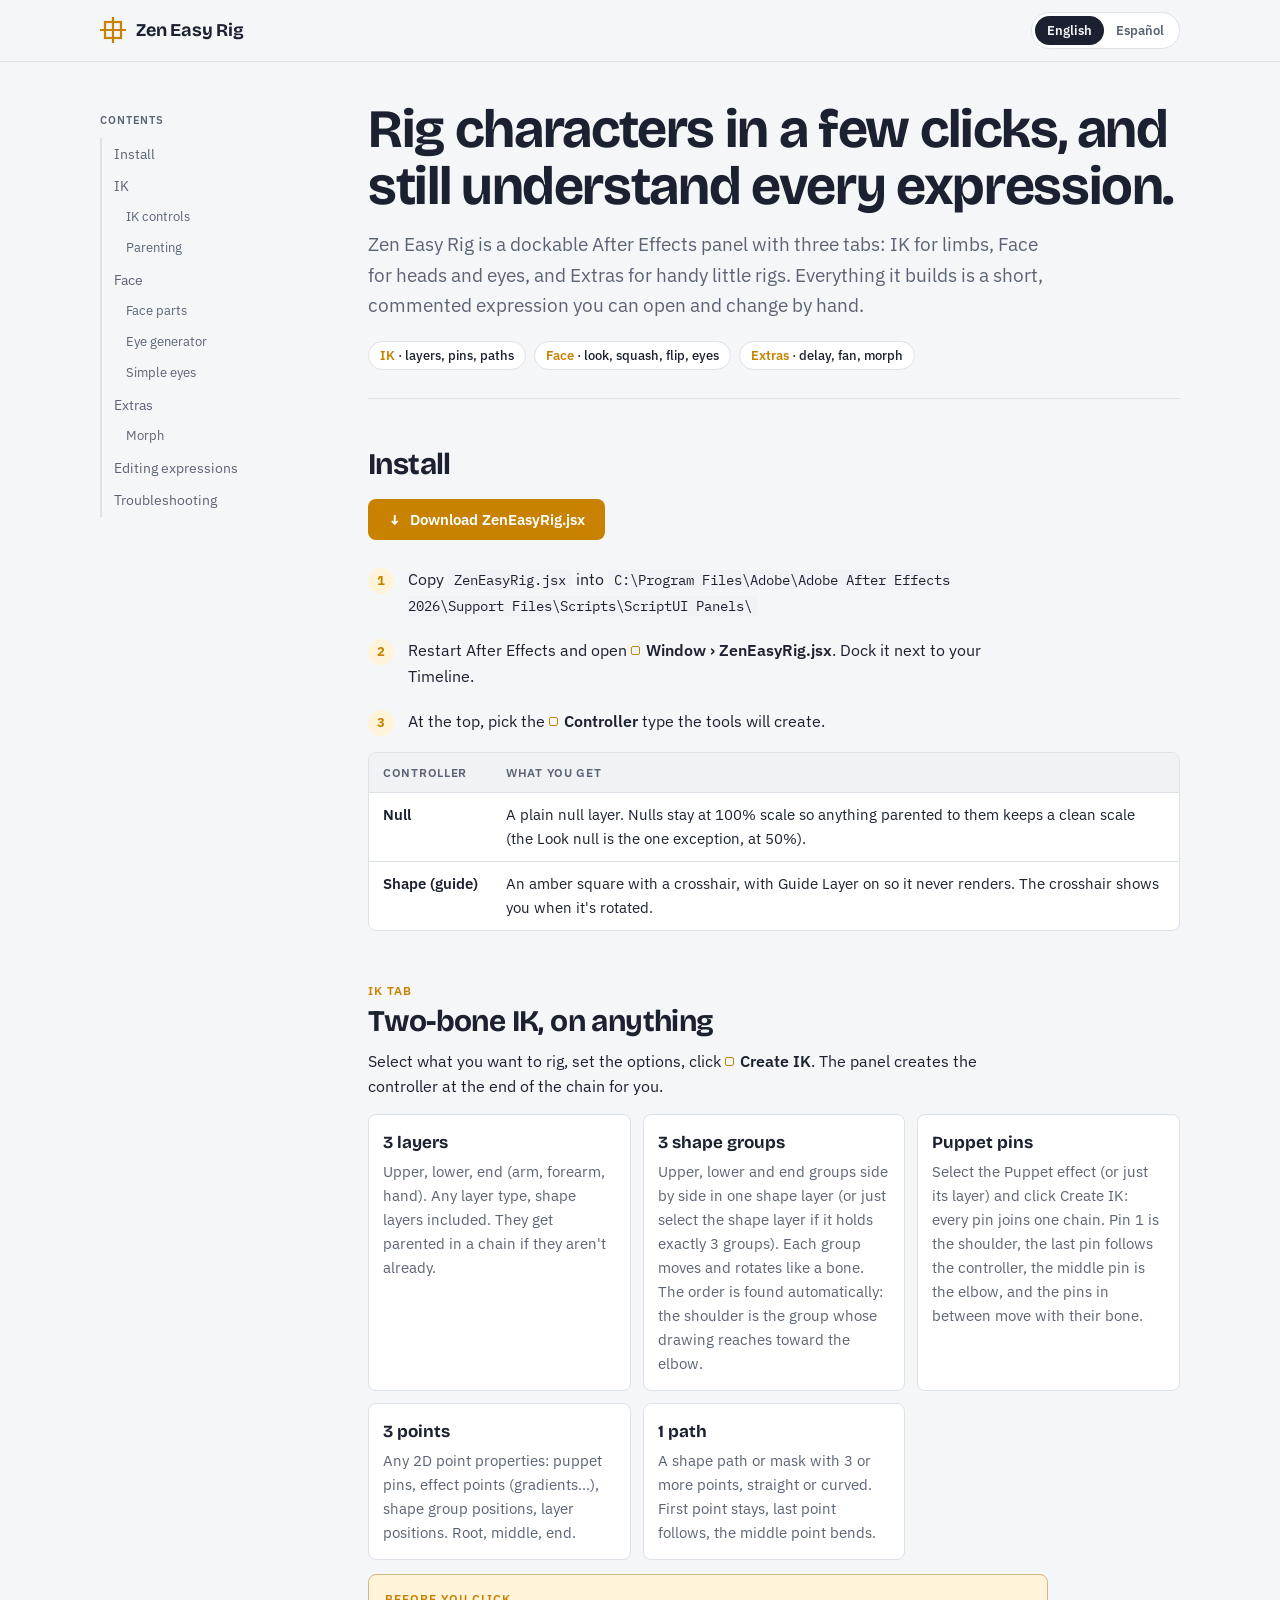
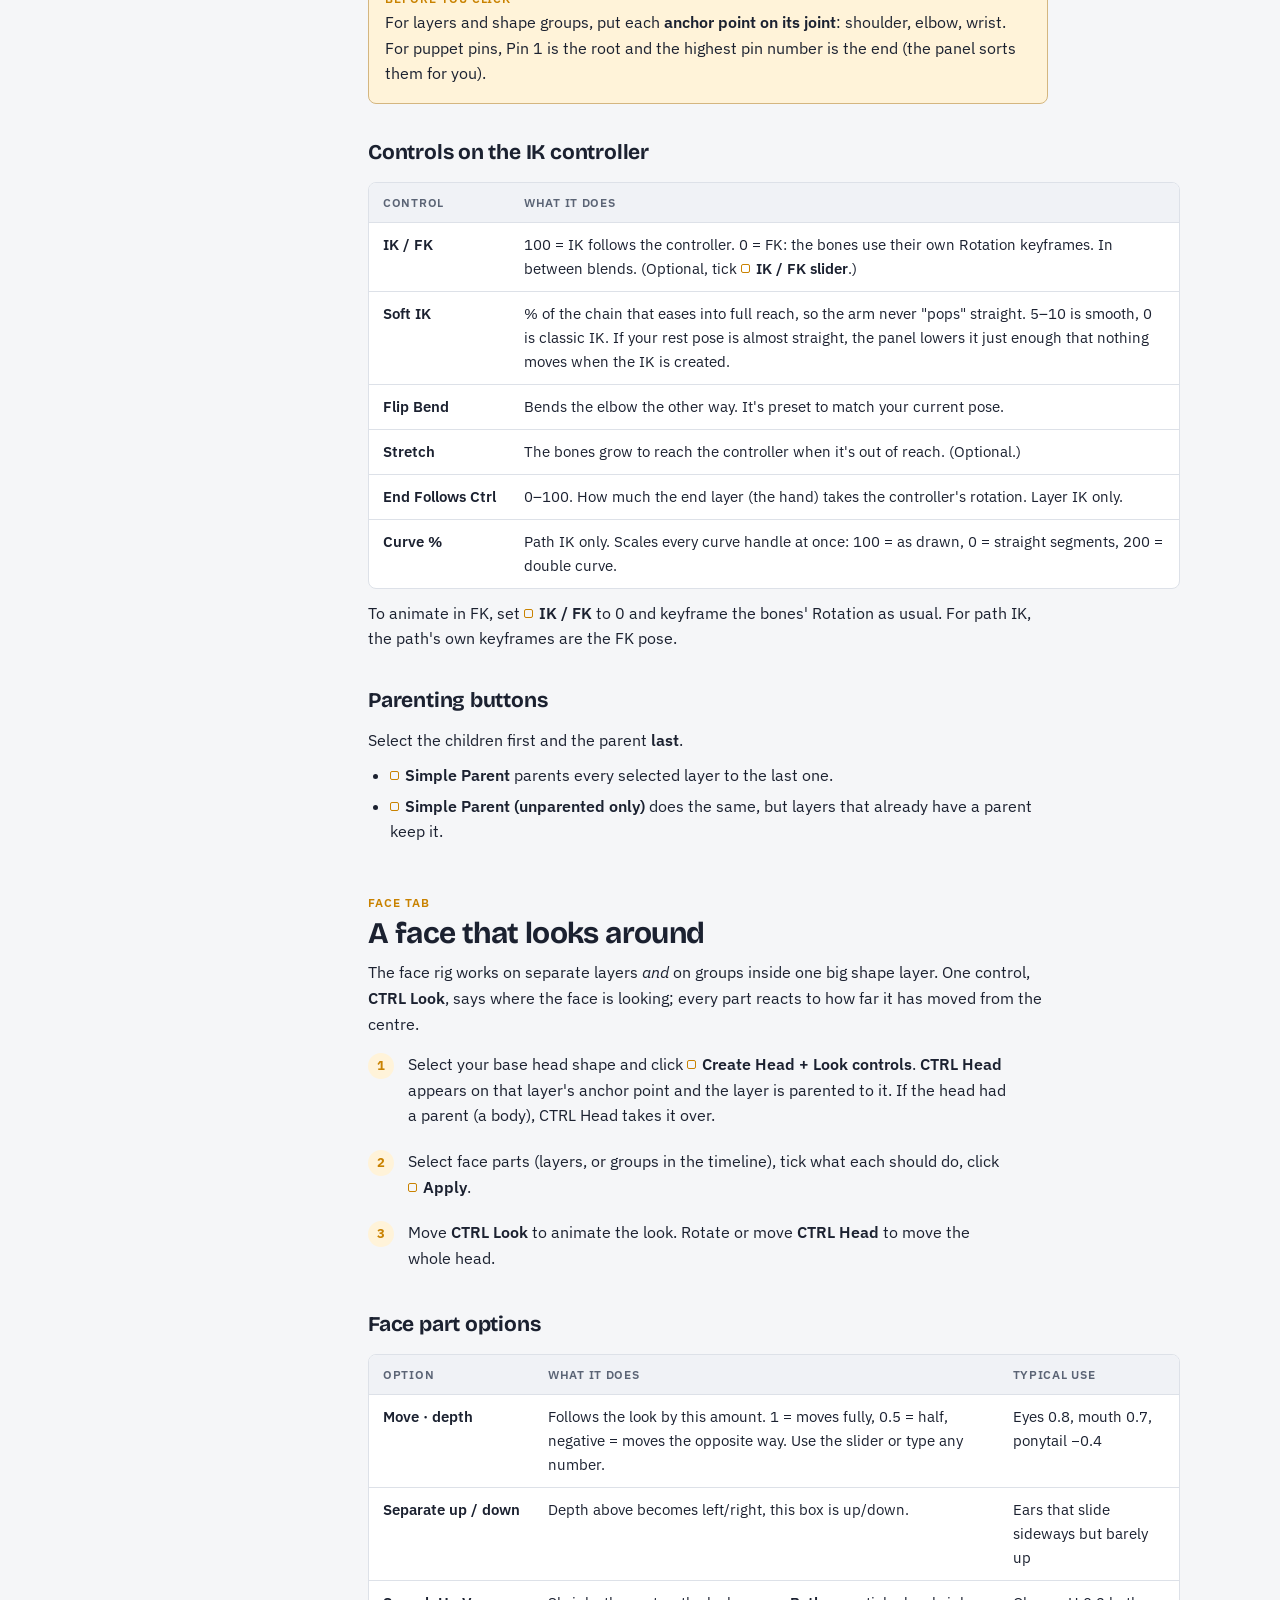
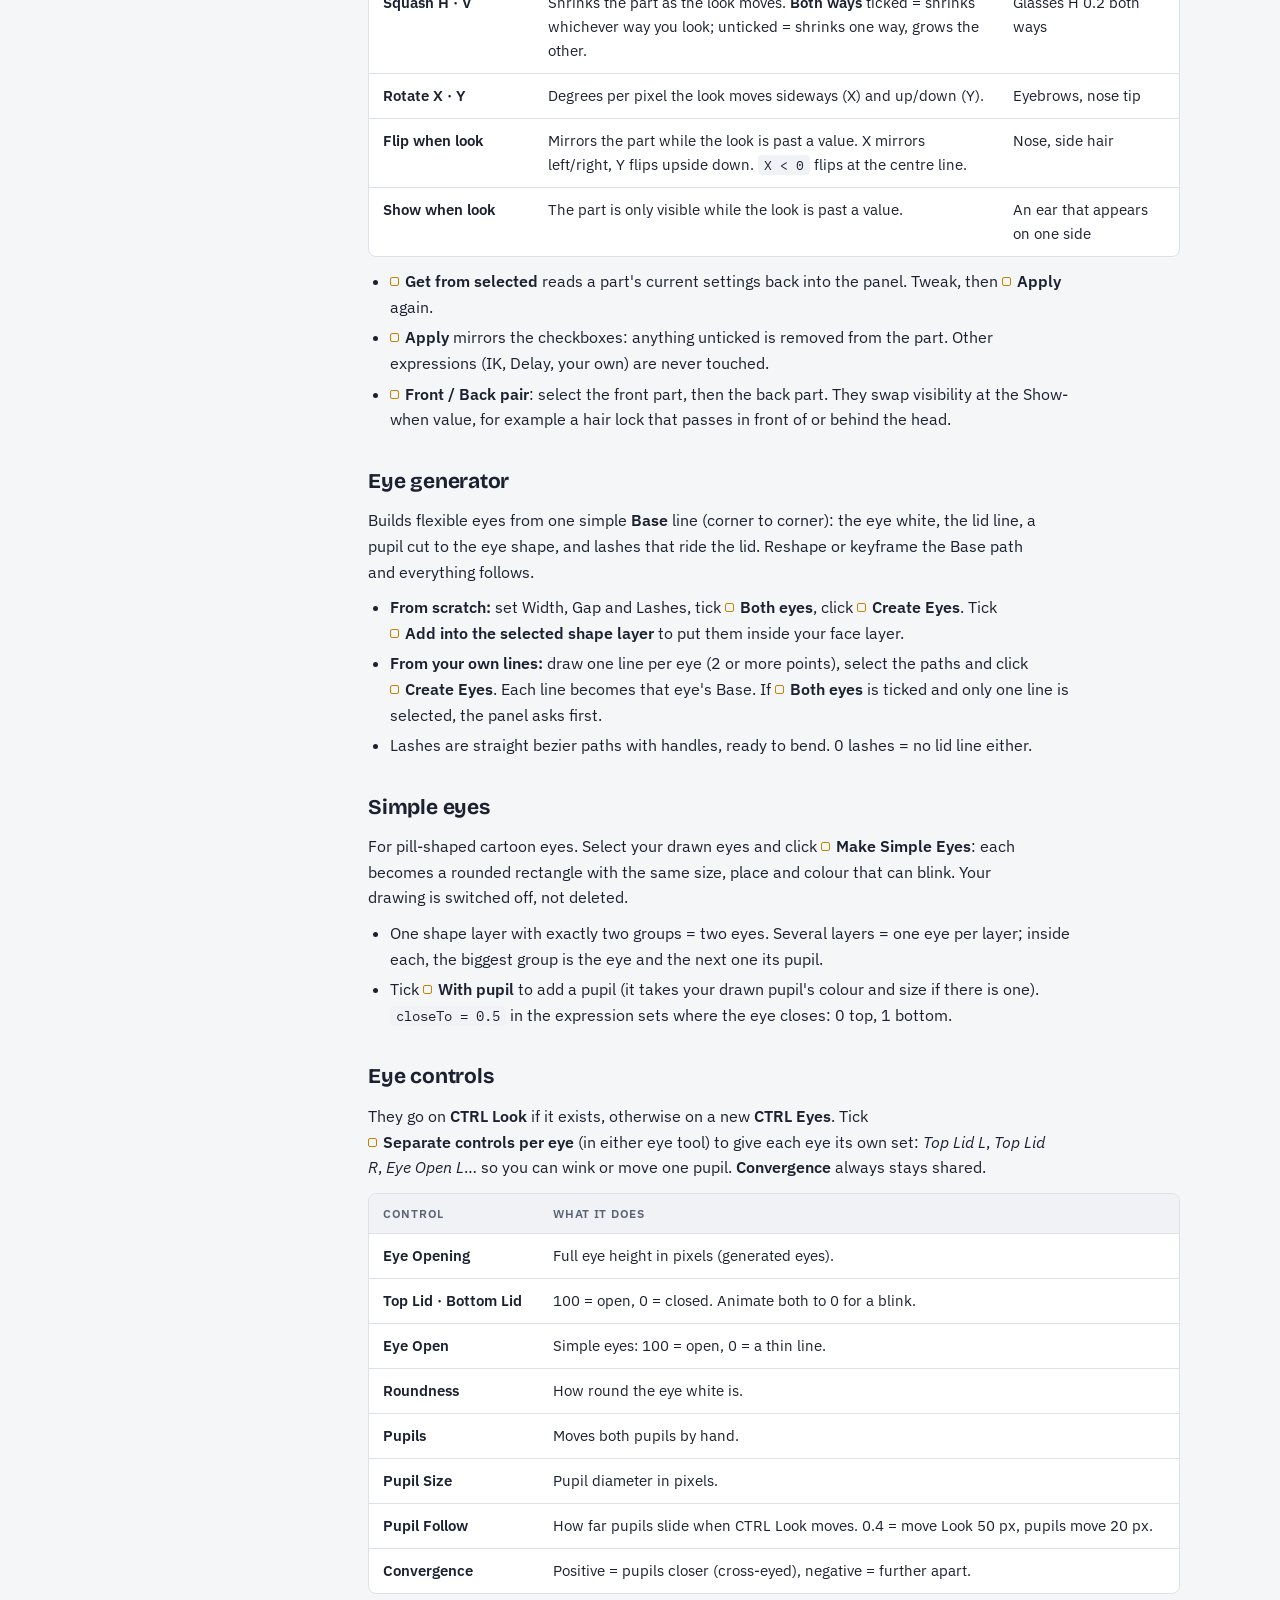
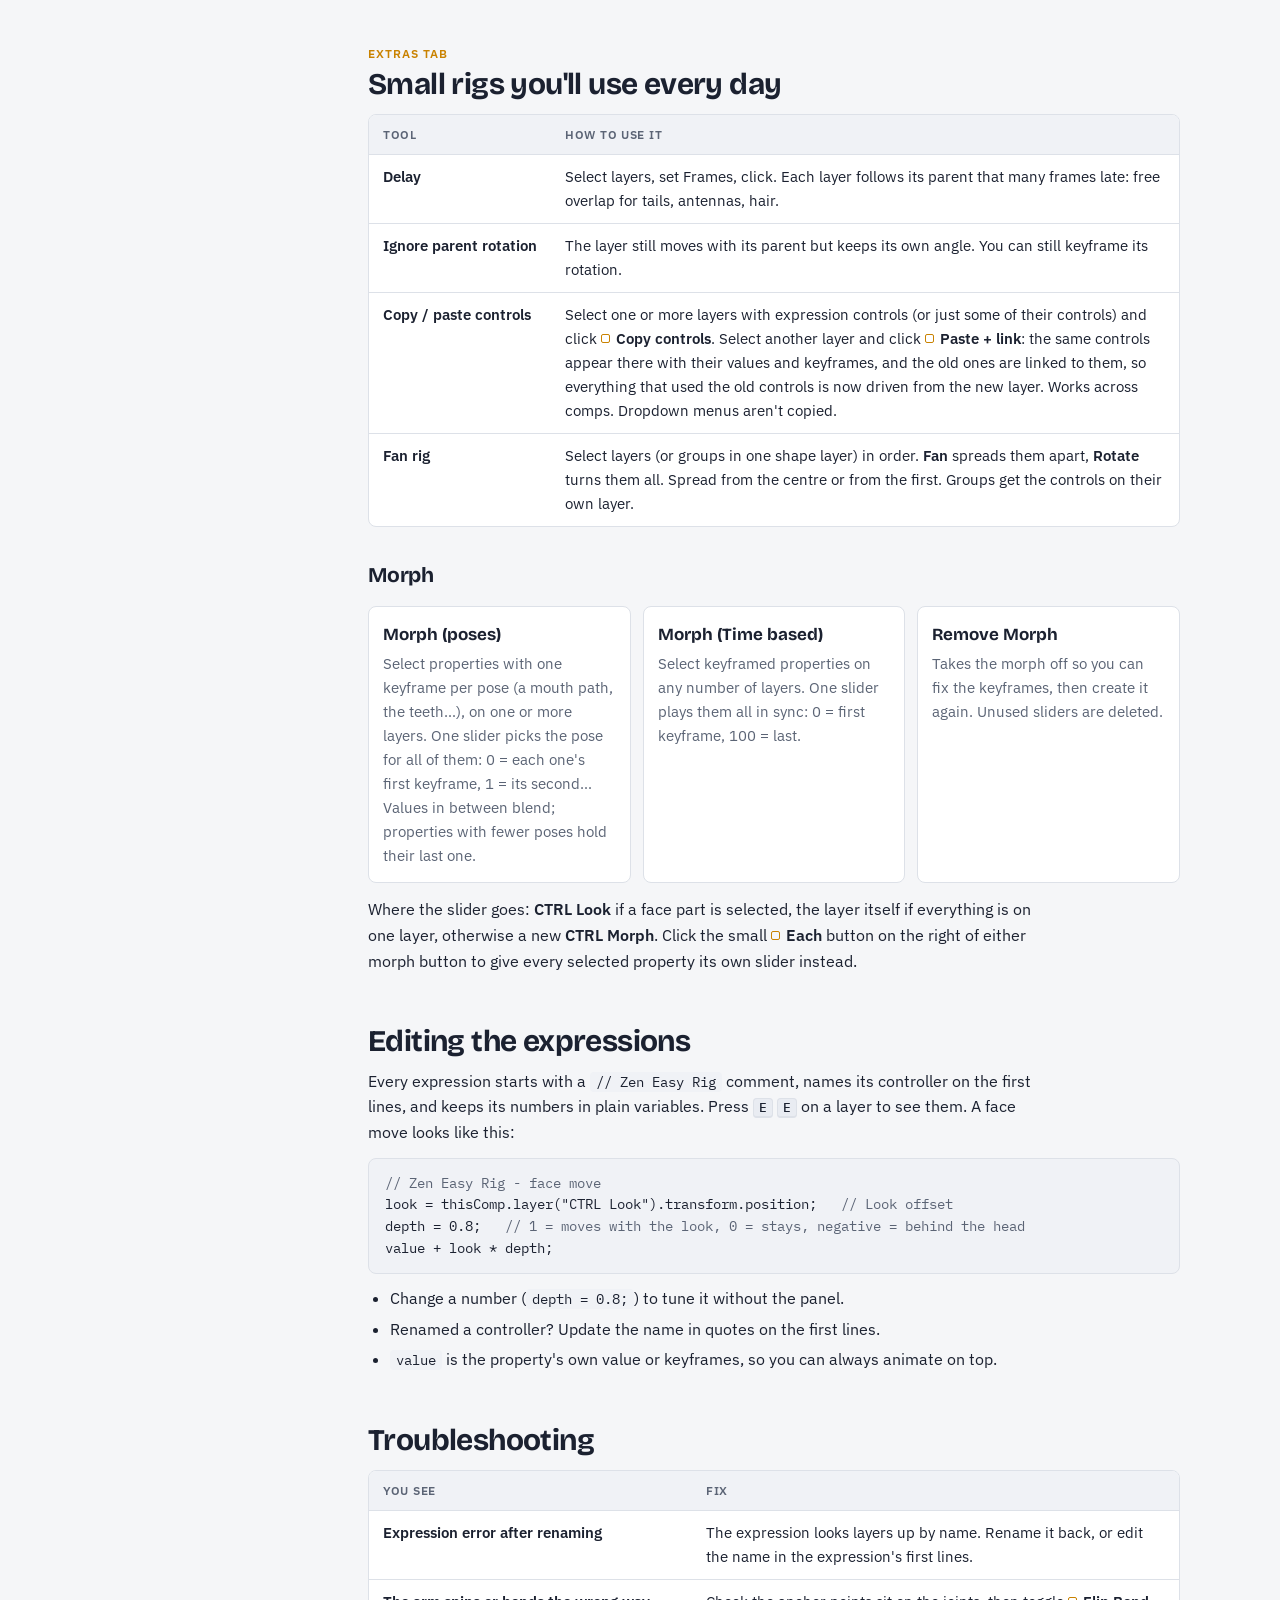
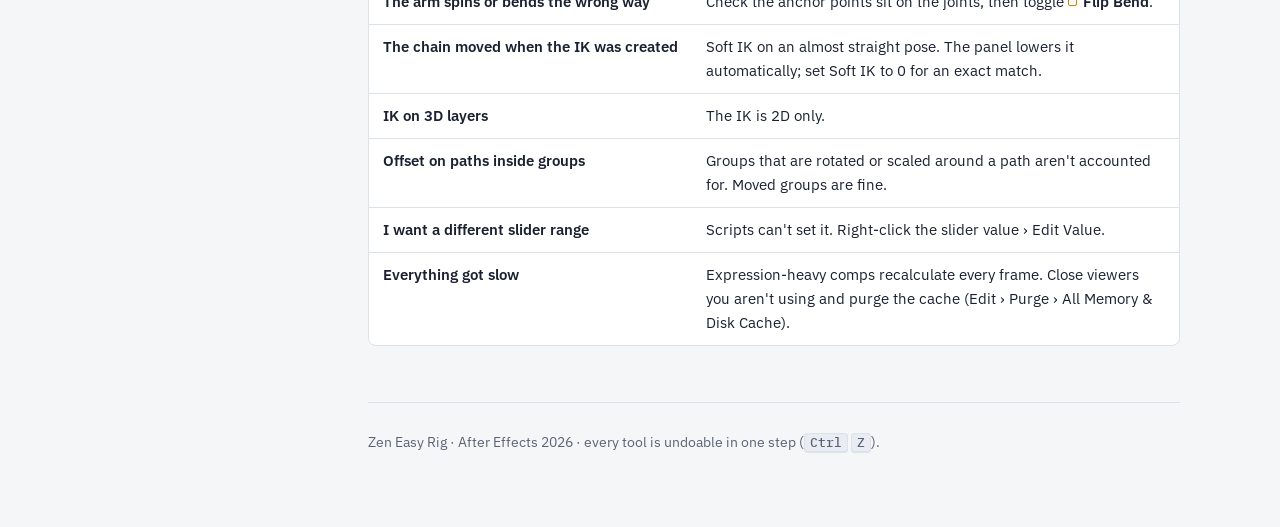
==== commit abe45b6b: "Zen Easy Rig 1.2: separate controls per eye Co-Authored-By: Claude Opus 5.5 (1M context) <noreply@an" ====
--- a/scripts-gallery/tools/zen-easy-rig/guide.html
+++ b/scripts-gallery/tools/zen-easy-rig/guide.html
@@ -274,8 +274,8 @@
       </ul>
 
       <h3><span class="en">Eye controls</span><span class="es">Controles de los ojos</span></h3>
-      <p class="en">They go on <strong>CTRL Look</strong> if it exists, otherwise on a new <strong>CTRL Eyes</strong>.</p>
-      <p class="es">Se colocan en <strong>CTRL Look</strong> si existe; si no, en un nuevo <strong>CTRL Eyes</strong>.</p>
+      <p class="en">They go on <strong>CTRL Look</strong> if it exists, otherwise on a new <strong>CTRL Eyes</strong>. Tick <span class="ui">Separate controls per eye</span> (in either eye tool) to give each eye its own set: <em>Top Lid L</em>, <em>Top Lid R</em>, <em>Eye Open L</em>… so you can wink or move one pupil. <strong>Convergence</strong> always stays shared.</p>
+      <p class="es">Se colocan en <strong>CTRL Look</strong> si existe; si no, en un nuevo <strong>CTRL Eyes</strong>. Marca <span class="ui">Separate controls per eye</span> (en cualquiera de las dos herramientas de ojos) para que cada ojo tenga los suyos: <em>Top Lid L</em>, <em>Top Lid R</em>, <em>Eye Open L</em>… y así guiñar o mover una sola pupila. <strong>Convergence</strong> siempre es compartido.</p>
       <div class="table-wrap"><table>
         <thead><tr><th><span class="en">Control</span><span class="es">Control</span></th><th><span class="en">What it does</span><span class="es">Qué hace</span></th></tr></thead>
         <tbody>
